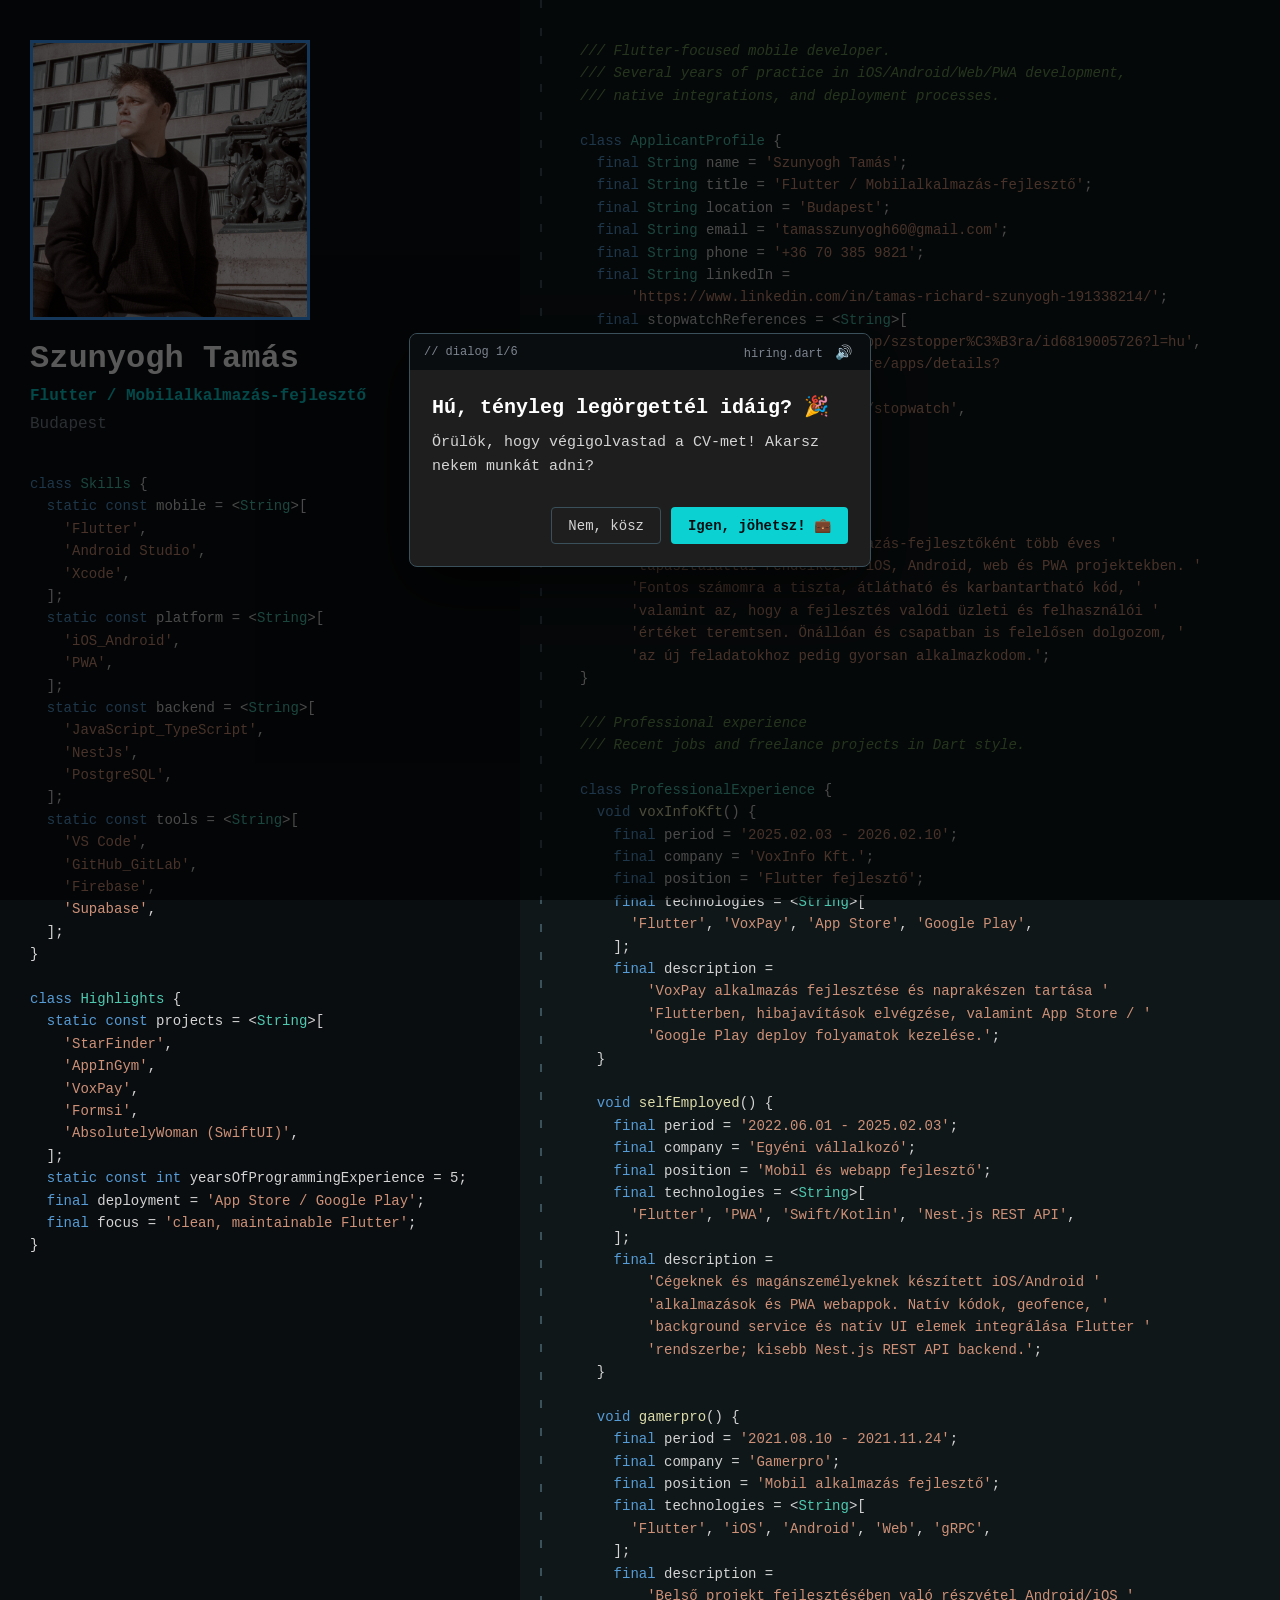
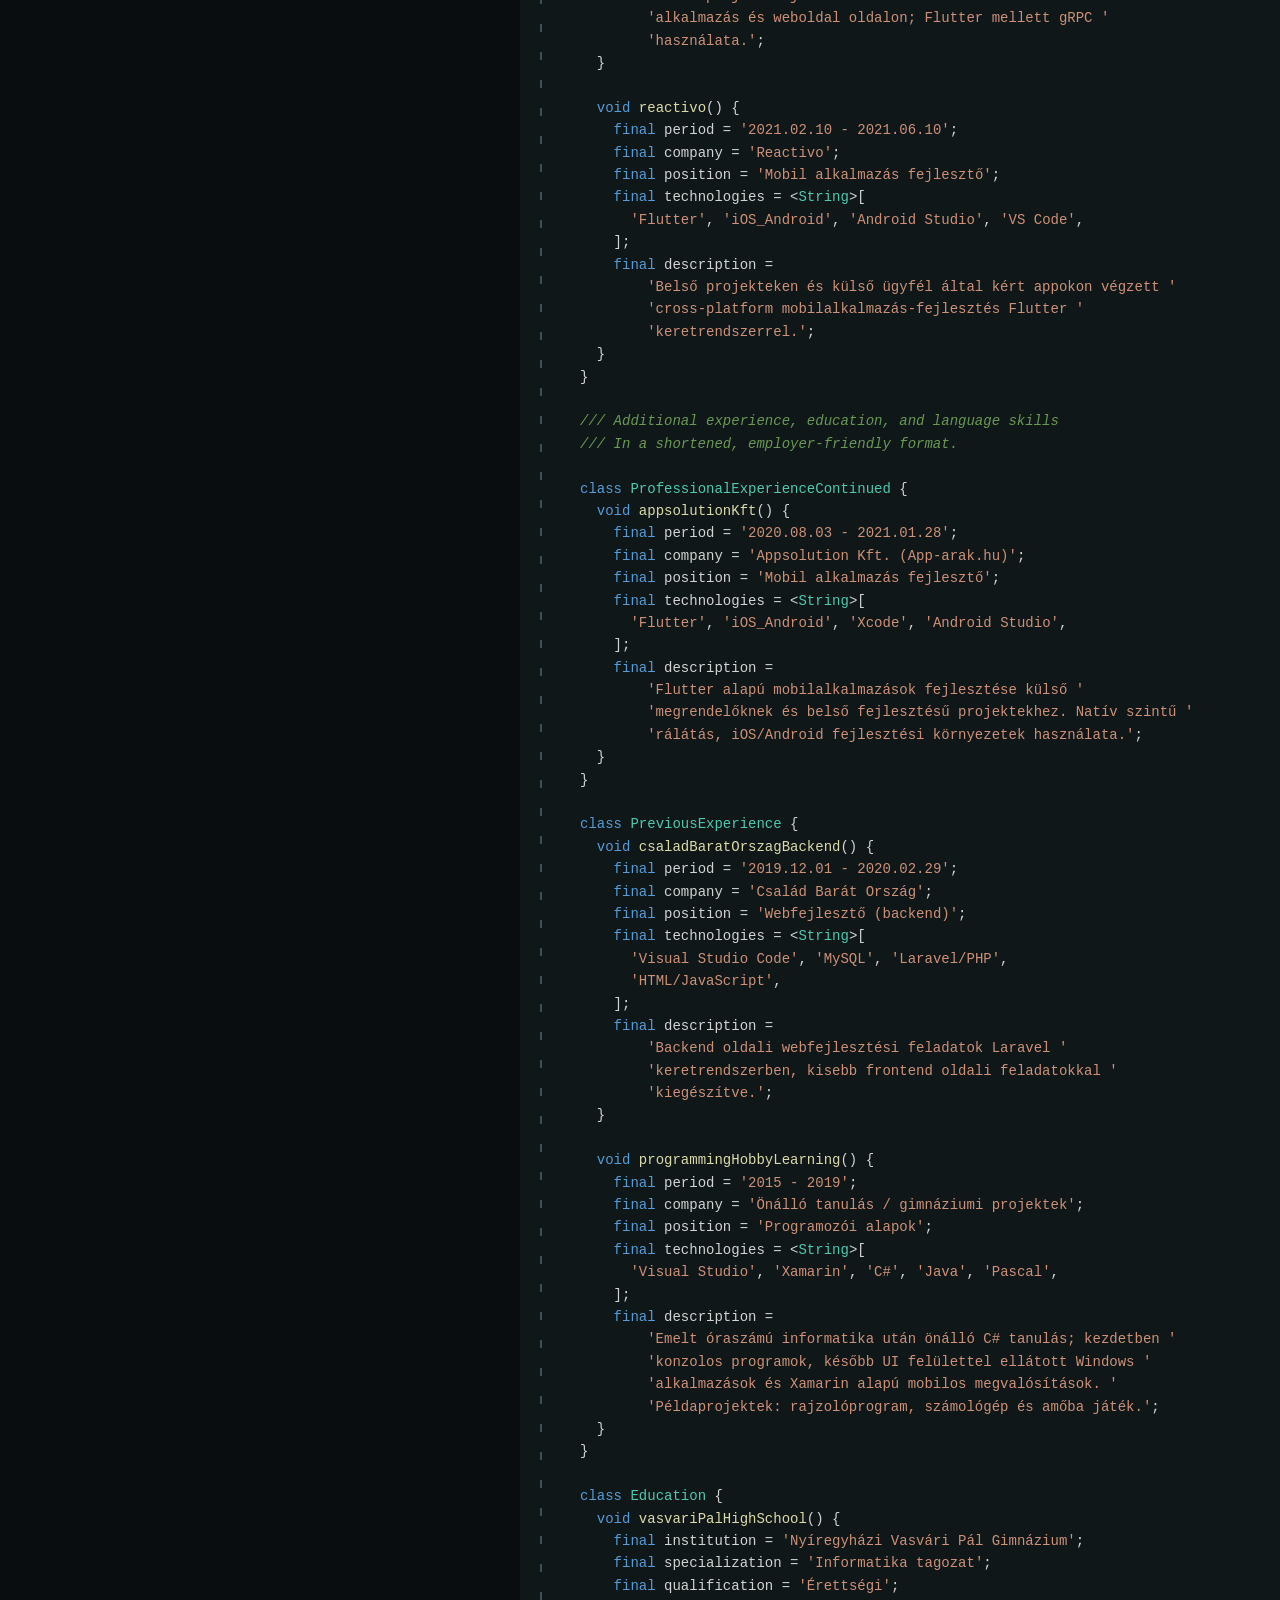
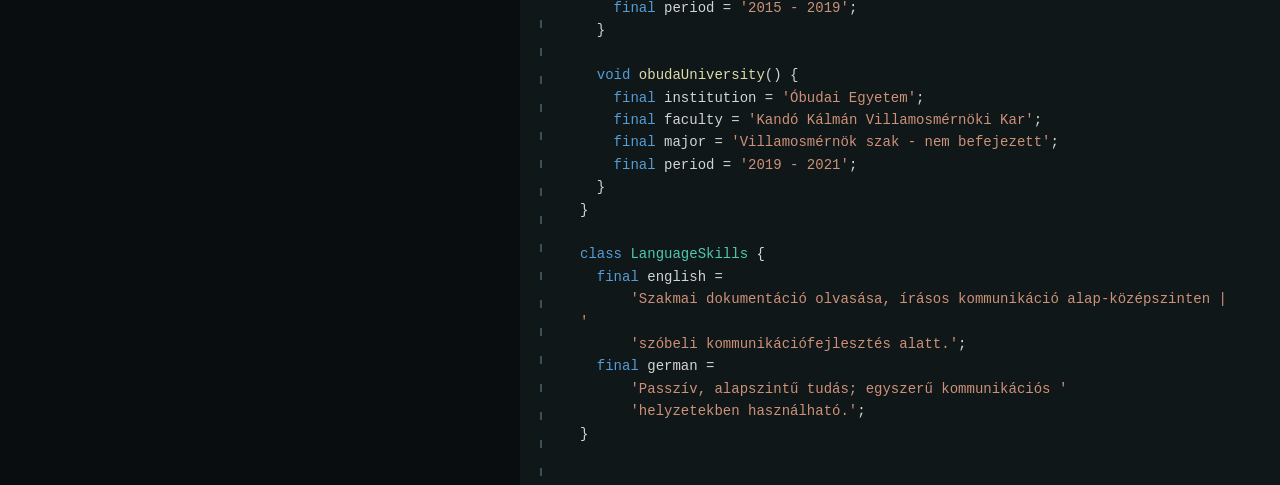
==== index.html @ 80c11d22 "Add initial CSS and JavaScript files for dialog and confetti features - Created base CSS styles for " ====
<!DOCTYPE html>
<html lang="hu">

<head>
  <meta charset="UTF-8">
  <meta name="viewport" content="width=device-width, initial-scale=1.0">
  <title>Szunyogh Tamás - CV</title>

  <link rel="stylesheet" href="css/variables.css">
  <link rel="stylesheet" href="css/base.css">
  <link rel="stylesheet" href="css/layout.css">
  <link rel="stylesheet" href="css/profile.css">
  <link rel="stylesheet" href="css/code.css">
  <link rel="stylesheet" href="css/drawer.css">
  <link rel="stylesheet" href="css/dialog.css">
  <link rel="stylesheet" href="css/confetti.css">
</head>

<body>

  <header class="mobile-bar">
    <button class="mb-btn" id="drawerToggle" type="button" aria-label="Profil megnyitása" aria-controls="drawer"
      aria-expanded="false">☰</button>
    <div class="mb-text">
      <span class="mb-name">Szunyogh Tamás</span>
      <span class="mb-role">Flutter / Mobilalkalmazás-fejlesztő</span>
    </div>
  </header>
  <div class="drawer-scrim" id="drawerScrim"></div>

  <div class="page-container">
    <div class="sidebar" id="drawer">
      <div class="drawer-head">
        <span>// profile.dart</span>
        <button class="drawer-close" id="drawerClose" type="button" aria-label="Bezárás">✕</button>
      </div>
      <div class="profile-wrapper">
        <img src="IMG_0264.jpg" alt="Profile" class="profile-img">
      </div>

      <div class="name-title">
        <h1>Szunyogh Tamás</h1>
        <h2>Flutter / Mobilalkalmazás-fejlesztő</h2>
        <p>Budapest</p>
      </div>

      <pre>
<span class="kw">class</span> <span class="typ">Skills</span> <span class="pnc">{</span>
  <span class="kw">static const</span> mobile <span class="pnc">= &lt;</span><span class="typ">String</span><span class="pnc">&gt;[</span>
    <span class="str">'Flutter'</span>,
    <span class="str">'Android Studio'</span>,
    <span class="str">'Xcode'</span>,
  <span class="pnc">];</span>
  <span class="kw">static const</span> platform <span class="pnc">= &lt;</span><span class="typ">String</span><span class="pnc">&gt;[</span>
    <span class="str">'iOS_Android'</span>,
    <span class="str">'PWA'</span>,
  <span class="pnc">];</span>
  <span class="kw">static const</span> backend <span class="pnc">= &lt;</span><span class="typ">String</span><span class="pnc">&gt;[</span>
    <span class="str">'JavaScript_TypeScript'</span>,
    <span class="str">'NestJs'</span>,
    <span class="str">'PostgreSQL'</span>,
  <span class="pnc">];</span>
  <span class="kw">static const</span> tools <span class="pnc">= &lt;</span><span class="typ">String</span><span class="pnc">&gt;[</span>
    <span class="str">'VS Code'</span>,
    <span class="str">'GitHub_GitLab'</span>,
    <span class="str">'Firebase'</span>,
    <span class="str">'Supabase'</span>,
  <span class="pnc">];</span>
<span class="pnc">}</span>

<span class="kw">class</span> <span class="typ">Highlights</span> <span class="pnc">{</span>
  <span class="kw">static const</span> projects <span class="pnc">= &lt;</span><span class="typ">String</span><span class="pnc">&gt;[</span>
    <span class="str">'StarFinder'</span>,
    <span class="str">'AppInGym'</span>,
    <span class="str">'VoxPay'</span>,
    <span class="str">'Formsi'</span>,
    <span class="str">'AbsolutelyWoman (SwiftUI)'</span>,
  <span class="pnc">];</span>
  <span class="kw">static const int</span> yearsOfProgrammingExperience <span class="pnc">=</span> 5<span class="pnc">;</span>
  <span class="kw">final</span> deployment <span class="pnc">=</span> <span class="str">'App Store / Google Play'</span><span class="pnc">;</span>
  <span class="kw">final</span> focus <span class="pnc">=</span> <span class="str">'clean, maintainable Flutter'</span><span class="pnc">;</span>
<span class="pnc">}</span>
</pre>
    </div>

    <div class="main-content">
      <pre>
<span class="com">/// Flutter-focused mobile developer.
/// Several years of practice in iOS/Android/Web/PWA development,
/// native integrations, and deployment processes.</span>

<span class="kw">class</span> <span class="typ">ApplicantProfile</span> <span class="pnc">{</span>
  <span class="kw">final</span> <span class="typ">String</span> name <span class="pnc">=</span> <span class="str">'Szunyogh Tamás'</span><span class="pnc">;</span>
  <span class="kw">final</span> <span class="typ">String</span> title <span class="pnc">=</span> <span class="str">'Flutter / Mobilalkalmazás-fejlesztő'</span><span class="pnc">;</span>
  <span class="kw">final</span> <span class="typ">String</span> location <span class="pnc">=</span> <span class="str">'Budapest'</span><span class="pnc">;</span>
  <span class="kw">final</span> <span class="typ">String</span> email <span class="pnc">=</span> <span class="str">'<a href="mailto:tamasszunyogh60@gmail.com">tamasszunyogh60@gmail.com</a>'</span><span class="pnc">;</span>
  <span class="kw">final</span> <span class="typ">String</span> phone <span class="pnc">=</span> <span class="str">'<a href="tel:+36703859821">+36 70 385 9821</a>'</span><span class="pnc">;</span>
  <span class="kw">final</span> <span class="typ">String</span> linkedIn <span class="pnc">=</span>
      <span class="str">'<a href="https://www.linkedin.com/in/tamas-richard-szunyogh-191338214/" target="_blank" rel="noopener noreferrer">https://www.linkedin.com/in/tamas-richard-szunyogh-191338214/</a>'</span><span class="pnc">;</span>
  <span class="kw">final</span> stopwatchReferences <span class="pnc">= &lt;</span><span class="typ">String</span><span
    class="pnc">&gt;[</span>
      <span class="str">'<a href="https://apps.apple.com/hu/app/szstopper%C3%B3ra/id6819005726?l=hu" target="_blank" rel="noopener noreferrer">https://apps.apple.com/hu/app/szstopper%C3%B3ra/id6819005726?l=hu</a>'</span><span class="pnc">,</span>
      <span class="str">'<a href="https://play.google.com/store/apps/details?id=com.szunyoghtamas.stopwatch" target="_blank" rel="noopener noreferrer">https://play.google.com/store/apps/details?id=com.szunyoghtamas.stopwatch</a>'</span><span class="pnc">,</span>
      <span class="str">'<a href="https://github.com/szunyogh/stopwatch" target="_blank" rel="noopener noreferrer">https://github.com/szunyogh/stopwatch</a>'</span><span class="pnc">,</span>
  <span class="pnc">];</span>
<span class="pnc">}</span>

<span class="kw">class</span> <span class="typ">AboutMe</span> <span class="pnc">{</span>
  <span class="kw">final</span> <span class="typ">String</span> shortDescription <span class="pnc">=</span>
      <span class="str">'Flutter fókuszú mobilalkalmazás-fejlesztőként több éves '</span>
      <span class="str">'tapasztalattal rendelkezem iOS, Android, web és PWA projektekben. '</span>
      <span class="str">'Fontos számomra a tiszta, átlátható és karbantartható kód, '</span>
      <span class="str">'valamint az, hogy a fejlesztés valódi üzleti és felhasználói '</span>
      <span class="str">'értéket teremtsen. Önállóan és csapatban is felelősen dolgozom, '</span>
      <span class="str">'az új feladatokhoz pedig gyorsan alkalmazkodom.'</span><span class="pnc">;</span>
<span class="pnc">}</span>

<span class="com">/// Professional experience
/// Recent jobs and freelance projects in Dart style.</span>

<span class="kw">class</span> <span class="typ">ProfessionalExperience</span> <span class="pnc">{</span>
  <span class="kw">void</span> <span class="mth">voxInfoKft</span><span class="pnc">() {</span>
    <span class="kw">final</span> period <span class="pnc">=</span> <span class="str">'2025.02.03 - 2026.02.10'</span><span class="pnc">;</span>
    <span class="kw">final</span> company <span class="pnc">=</span> <span class="str">'VoxInfo Kft.'</span><span class="pnc">;</span>
    <span class="kw">final</span> position <span class="pnc">=</span> <span class="str">'Flutter fejlesztő'</span><span class="pnc">;</span>
    <span class="kw">final</span> technologies <span class="pnc">= &lt;</span><span class="typ">String</span><span class="pnc">&gt;[</span>
      <span class="str">'Flutter'</span>, <span class="str">'VoxPay'</span>, <span class="str">'App Store'</span>, <span class="str">'Google Play'</span>,
    <span class="pnc">];</span>
    <span class="kw">final</span> description <span class="pnc">=</span>
        <span class="str">'VoxPay alkalmazás fejlesztése és naprakészen tartása '</span>
        <span class="str">'Flutterben, hibajavítások elvégzése, valamint App Store / '</span>
        <span class="str">'Google Play deploy folyamatok kezelése.'</span><span class="pnc">;</span>
  <span class="pnc">}</span>

  <span class="kw">void</span> <span class="mth">selfEmployed</span><span class="pnc">() {</span>
    <span class="kw">final</span> period <span class="pnc">=</span> <span class="str">'2022.06.01 - 2025.02.03'</span><span class="pnc">;</span>
    <span class="kw">final</span> company <span class="pnc">=</span> <span class="str">'Egyéni vállalkozó'</span><span class="pnc">;</span>
    <span class="kw">final</span> position <span class="pnc">=</span> <span class="str">'Mobil és webapp fejlesztő'</span><span class="pnc">;</span>
    <span class="kw">final</span> technologies <span class="pnc">= &lt;</span><span class="typ">String</span><span class="pnc">&gt;[</span>
      <span class="str">'Flutter'</span>, <span class="str">'PWA'</span>, <span class="str">'Swift/Kotlin'</span>, <span class="str">'Nest.js REST API'</span>,
    <span class="pnc">];</span>
    <span class="kw">final</span> description <span class="pnc">=</span>
        <span class="str">'Cégeknek és magánszemélyeknek készített iOS/Android '</span>
        <span class="str">'alkalmazások és PWA webappok. Natív kódok, geofence, '</span>
        <span class="str">'background service és natív UI elemek integrálása Flutter '</span>
        <span class="str">'rendszerbe; kisebb Nest.js REST API backend.'</span><span class="pnc">;</span>
  <span class="pnc">}</span>

  <span class="kw">void</span> <span class="mth">gamerpro</span><span class="pnc">() {</span>
    <span class="kw">final</span> period <span class="pnc">=</span> <span class="str">'2021.08.10 - 2021.11.24'</span><span class="pnc">;</span>
    <span class="kw">final</span> company <span class="pnc">=</span> <span class="str">'Gamerpro'</span><span class="pnc">;</span>
    <span class="kw">final</span> position <span class="pnc">=</span> <span class="str">'Mobil alkalmazás fejlesztő'</span><span class="pnc">;</span>
    <span class="kw">final</span> technologies <span class="pnc">= &lt;</span><span class="typ">String</span><span class="pnc">&gt;[</span>
      <span class="str">'Flutter'</span>, <span class="str">'iOS'</span>, <span class="str">'Android'</span>, <span class="str">'Web'</span>, <span class="str">'gRPC'</span>,
    <span class="pnc">];</span>
    <span class="kw">final</span> description <span class="pnc">=</span>
        <span class="str">'Belső projekt fejlesztésében való részvétel Android/iOS '</span>
        <span class="str">'alkalmazás és weboldal oldalon; Flutter mellett gRPC '</span>
        <span class="str">'használata.'</span><span class="pnc">;</span>
  <span class="pnc">}</span>

  <span class="kw">void</span> <span class="mth">reactivo</span><span class="pnc">() {</span>
    <span class="kw">final</span> period <span class="pnc">=</span> <span class="str">'2021.02.10 - 2021.06.10'</span><span class="pnc">;</span>
    <span class="kw">final</span> company <span class="pnc">=</span> <span class="str">'Reactivo'</span><span class="pnc">;</span>
    <span class="kw">final</span> position <span class="pnc">=</span> <span class="str">'Mobil alkalmazás fejlesztő'</span><span class="pnc">;</span>
    <span class="kw">final</span> technologies <span class="pnc">= &lt;</span><span class="typ">String</span><span class="pnc">&gt;[</span>
      <span class="str">'Flutter'</span>, <span class="str">'iOS_Android'</span>, <span class="str">'Android Studio'</span>, <span class="str">'VS Code'</span>,
    <span class="pnc">];</span>
    <span class="kw">final</span> description <span class="pnc">=</span>
        <span class="str">'Belső projekteken és külső ügyfél által kért appokon végzett '</span>
        <span class="str">'cross-platform mobilalkalmazás-fejlesztés Flutter '</span>
        <span class="str">'keretrendszerrel.'</span><span class="pnc">;</span>
  <span class="pnc">}</span>
<span class="pnc">}</span>

<span class="com">/// Additional experience, education, and language skills
/// In a shortened, employer-friendly format.</span>

<span class="kw">class</span> <span class="typ">ProfessionalExperienceContinued</span> <span class="pnc">{</span>
  <span class="kw">void</span> <span class="mth">appsolutionKft</span><span class="pnc">() {</span>
    <span class="kw">final</span> period <span class="pnc">=</span> <span class="str">'2020.08.03 - 2021.01.28'</span><span class="pnc">;</span>
    <span class="kw">final</span> company <span class="pnc">=</span> <span class="str">'Appsolution Kft. (App-arak.hu)'</span><span class="pnc">;</span>
    <span class="kw">final</span> position <span class="pnc">=</span> <span class="str">'Mobil alkalmazás fejlesztő'</span><span class="pnc">;</span>
    <span class="kw">final</span> technologies <span class="pnc">= &lt;</span><span class="typ">String</span><span class="pnc">&gt;[</span>
      <span class="str">'Flutter'</span>, <span class="str">'iOS_Android'</span>, <span class="str">'Xcode'</span>, <span class="str">'Android Studio'</span>,
    <span class="pnc">];</span>
    <span class="kw">final</span> description <span class="pnc">=</span>
        <span class="str">'Flutter alapú mobilalkalmazások fejlesztése külső '</span>
        <span class="str">'megrendelőknek és belső fejlesztésű projektekhez. Natív szintű '</span>
        <span class="str">'rálátás, iOS/Android fejlesztési környezetek használata.'</span><span class="pnc">;</span>
  <span class="pnc">}</span>
<span class="pnc">}</span>

<span class="kw">class</span> <span class="typ">PreviousExperience</span> <span class="pnc">{</span>
  <span class="kw">void</span> <span class="mth">csaladBaratOrszagBackend</span><span class="pnc">() {</span>
    <span class="kw">final</span> period <span class="pnc">=</span> <span class="str">'2019.12.01 - 2020.02.29'</span><span class="pnc">;</span>
    <span class="kw">final</span> company <span class="pnc">=</span> <span class="str">'Család Barát Ország'</span><span class="pnc">;</span>
    <span class="kw">final</span> position <span class="pnc">=</span> <span class="str">'Webfejlesztő (backend)'</span><span class="pnc">;</span>
    <span class="kw">final</span> technologies <span class="pnc">= &lt;</span><span class="typ">String</span><span class="pnc">&gt;[</span>
      <span class="str">'Visual Studio Code'</span>, <span class="str">'MySQL'</span>, <span class="str">'Laravel/PHP'</span>,
      <span class="str">'HTML/JavaScript'</span>,
    <span class="pnc">];</span>
    <span class="kw">final</span> description <span class="pnc">=</span>
        <span class="str">'Backend oldali webfejlesztési feladatok Laravel '</span>
        <span class="str">'keretrendszerben, kisebb frontend oldali feladatokkal '</span>
        <span class="str">'kiegészítve.'</span><span class="pnc">;</span>
  <span class="pnc">}</span>

  <span class="kw">void</span> <span class="mth">programmingHobbyLearning</span><span class="pnc">() {</span>
    <span class="kw">final</span> period <span class="pnc">=</span> <span class="str">'2015 - 2019'</span><span class="pnc">;</span>
    <span class="kw">final</span> company <span class="pnc">=</span> <span class="str">'Önálló tanulás / gimnáziumi projektek'</span><span class="pnc">;</span>
    <span class="kw">final</span> position <span class="pnc">=</span> <span class="str">'Programozói alapok'</span><span class="pnc">;</span>
    <span class="kw">final</span> technologies <span class="pnc">= &lt;</span><span class="typ">String</span><span class="pnc">&gt;[</span>
      <span class="str">'Visual Studio'</span>, <span class="str">'Xamarin'</span>, <span class="str">'C#'</span>, <span class="str">'Java'</span>, <span class="str">'Pascal'</span>,
    <span class="pnc">];</span>
    <span class="kw">final</span> description <span class="pnc">=</span>
        <span class="str">'Emelt óraszámú informatika után önálló C# tanulás; kezdetben '</span>
        <span class="str">'konzolos programok, később UI felülettel ellátott Windows '</span>
        <span class="str">'alkalmazások és Xamarin alapú mobilos megvalósítások. '</span>
        <span class="str">'Példaprojektek: rajzolóprogram, számológép és amőba játék.'</span><span class="pnc">;</span>
  <span class="pnc">}</span>
<span class="pnc">}</span>

<span class="kw">class</span> <span class="typ">Education</span> <span class="pnc">{</span>
  <span class="kw">void</span> <span class="mth">vasvariPalHighSchool</span><span class="pnc">() {</span>
    <span class="kw">final</span> institution <span class="pnc">=</span> <span class="str">'Nyíregyházi Vasvári Pál Gimnázium'</span><span class="pnc">;</span>
    <span class="kw">final</span> specialization <span class="pnc">=</span> <span class="str">'Informatika tagozat'</span><span class="pnc">;</span>
    <span class="kw">final</span> qualification <span class="pnc">=</span> <span class="str">'Érettségi'</span><span class="pnc">;</span>
    <span class="kw">final</span> period <span class="pnc">=</span> <span class="str">'2015 - 2019'</span><span class="pnc">;</span>
  <span class="pnc">}</span>

  <span class="kw">void</span> <span class="mth">obudaUniversity</span><span class="pnc">() {</span>
    <span class="kw">final</span> institution <span class="pnc">=</span> <span class="str">'Óbudai Egyetem'</span><span class="pnc">;</span>
    <span class="kw">final</span> faculty <span class="pnc">=</span> <span class="str">'Kandó Kálmán Villamosmérnöki Kar'</span><span class="pnc">;</span>
    <span class="kw">final</span> major <span class="pnc">=</span> <span class="str">'Villamosmérnök szak - nem befejezett'</span><span class="pnc">;</span>
    <span class="kw">final</span> period <span class="pnc">=</span> <span class="str">'2019 - 2021'</span><span class="pnc">;</span>
  <span class="pnc">}</span>
<span class="pnc">}</span>

<span class="kw">class</span> <span class="typ">LanguageSkills</span> <span class="pnc">{</span>
  <span class="kw">final</span> english <span class="pnc">=</span>
      <span class="str">'Szakmai dokumentáció olvasása, írásos kommunikáció alap-középszinten | '</span>
      <span class="str">'szóbeli kommunikációfejlesztés alatt.'</span><span class="pnc">;</span>
  <span class="kw">final</span> german <span class="pnc">=</span>
      <span class="str">'Passzív, alapszintű tudás; egyszerű kommunikációs '</span>
      <span class="str">'helyzetekben használható.'</span><span class="pnc">;</span>
<span class="pnc">}</span>
</pre>
    </div>
  </div>

  <div class="dlg-overlay" id="dlgOverlay" role="dialog" aria-modal="true" aria-labelledby="dlgTitle">
    <div class="dlg">
      <div class="dlg-bar">
        <span id="dlgStep">// dialog 1/5</span>
        <span>hiring.dart<button class="dlg-mute" id="dlgMute" type="button" aria-label="Hang be/ki">🔊</button></span>
      </div>
      <div class="dlg-body">
        <h3 class="dlg-title" id="dlgTitle"></h3>
        <p class="dlg-text" id="dlgText"></p>
      </div>
      <div class="dlg-actions" id="dlgActions"></div>
    </div>
  </div>

  <canvas id="confetti" aria-hidden="true"></canvas>

  <script type="module" src="js/main.js"></script>
</body>

</html>
---- css/variables.css ----
/* Design tokenek: minden szín egy helyen */
:root {
  /* Felületek */
  --bg-sidebar: #0a0d10;
  --bg-main: #0f1719;
  --bg-dialog: #1e1e1e;
  --bg-hover: #2a2d2e;

  /* Vonalak, keretek */
  --guide-color: #3A515B;
  --img-border: #3b9eff;

  /* Szövegek */
  --text: #d4d4d4;
  --text-strong: #ffffff;
  --text-dim: #7d8590;
  --accent-cyan: #0cd1d3;

  /* Szintaxiskiemelés (VS Code Dark+) */
  --syn-keyword: #569cd6;
  --syn-type: #4ec9b0;
  --syn-string: #ce9178;
  --syn-comment: #6a9955;
  --syn-method: #dcdcaa;
  --syn-punctuation: #d4d4d4;
}
---- css/base.css ----
/* Alap elemek stílusa */
html {
  -webkit-text-size-adjust: 100%;
}

body {
  margin: 0;
  padding: 0;
  background-color: var(--bg-main);
  font-family: 'Consolas', 'Courier New', Courier, monospace;
  color: var(--text);
  display: block;
}

a {
  color: inherit;
  text-decoration: none;
}

a:hover {
  text-decoration: underline;
  text-underline-offset: 3px;
}
---- css/layout.css ----
/* Oldalszerkezet: sidebar + főtartalom
   A mobil drawer viselkedés (<=700px) a drawer.css-ben van, ami ez után töltődik be. */
.page-container {
  display: flex;
  width: 100%;
  min-height: 100vh;
  min-height: 100dvh;
}

.sidebar {
  width: 520px;
  flex-shrink: 0;
  padding: 40px 30px;
  background-color: var(--bg-sidebar);
  box-sizing: border-box;
  overflow-wrap: anywhere;
}

.main-content {
  position: relative;
  flex-grow: 1;
  padding: 40px 40px 40px 60px;
  background-color: var(--bg-main);
  box-sizing: border-box;
  overflow-wrap: anywhere;
}

/* Szaggatott függőleges vezetővonal */
.main-content::before {
  content: "";
  position: absolute;
  top: 0;
  bottom: 0;
  left: 20px;
  width: 2px;
  background: repeating-linear-gradient(to bottom,
      var(--guide-color) 0 8px,
      transparent 8px 28px);
}

@media (max-width: 1100px) {
  .sidebar {
    width: 320px;
    padding: 32px 22px;
  }

  .main-content {
    min-width: 0;
    padding: 32px 28px 40px 48px;
  }

  .main-content::before {
    left: 16px;
  }
}

@media (max-width: 700px) {
  .main-content {
    padding: 20px 12px 40px 28px;
  }

  .main-content::before {
    left: 12px;
  }
}
---- css/profile.css ----
/* Sidebar profil: fotó, név, titulus */
.profile-wrapper {
  margin-bottom: 20px;
}

.profile-img {
  width: 100%;
  max-width: 280px;
  aspect-ratio: 1 / 1;
  object-fit: cover;
  object-position: center 20%;
  border: 3px solid var(--img-border);
  box-sizing: border-box;
  display: block;
}

.name-title {
  margin-bottom: 40px;
}

.name-title h1 {
  color: var(--text-strong);
  font-size: 32px;
  margin: 0 0 10px 0;
  font-weight: bold;
}

.name-title h2 {
  color: var(--accent-cyan);
  font-size: 16px;
  margin: 0 0 10px 0;
  font-weight: bold;
}

.name-title p {
  color: var(--text-dim);
  font-size: 16px;
  margin: 0;
}

@media (max-width: 1100px) {
  .profile-img {
    max-width: 220px;
  }

  .name-title {
    margin-bottom: 28px;
  }

  .name-title h1 {
    font-size: 26px;
  }

  .name-title h2,
  .name-title p {
    font-size: 15px;
  }
}
---- css/code.css ----
/* Dart-stílusú kódblokk és szintaxiskiemelő tokenek */
pre {
  margin: 0;
  white-space: pre-wrap;
  overflow-wrap: anywhere;
  font-size: 14px;
  line-height: 1.6;
  tab-size: 2;
}

.kw {
  color: var(--syn-keyword);
}

.typ {
  color: var(--syn-type);
}

.str {
  color: var(--syn-string);
}

.com {
  color: var(--syn-comment);
  font-style: italic;
}

.mth {
  color: var(--syn-method);
}

.pnc {
  color: var(--syn-punctuation);
}

@media (max-width: 1100px) {
  .sidebar pre {
    font-size: 13px;
  }
}

@media (max-width: 700px) {
  pre {
    font-size: 12.5px;
    line-height: 1.55;
  }
}
---- css/drawer.css ----
/* Mobil felső sáv + kihúzható profil (drawer)
   Csak <=700px-en aktív; a layout.css után kell betölteni, mert felülírja a .sidebar értékeit. */
.mobile-bar,
.drawer-scrim,
.drawer-head {
  display: none;
}

@media (max-width: 700px) {
  .mobile-bar {
    display: flex;
    align-items: center;
    gap: 12px;
    position: sticky;
    top: 0;
    z-index: 800;
    padding: 6px 12px;
    min-height: 56px;
    box-sizing: border-box;
    background: var(--bg-sidebar);
    border-bottom: 1px solid var(--guide-color);
  }

  .mb-btn {
    flex-shrink: 0;
    width: 44px;
    height: 44px;
    font-size: 22px;
    line-height: 1;
    color: var(--accent-cyan);
    background: transparent;
    border: 1px solid var(--guide-color);
    border-radius: 6px;
    cursor: pointer;
  }

  .mb-text {
    display: flex;
    flex-direction: column;
    min-width: 0;
  }

  .mb-name {
    color: var(--text-strong);
    font-size: 15px;
    font-weight: bold;
  }

  .mb-role {
    color: var(--text-dim);
    font-size: 11px;
  }

  .mb-name,
  .mb-role {
    white-space: nowrap;
    overflow: hidden;
    text-overflow: ellipsis;
  }

  /* A sidebar mobilon kihúzható panellé alakul */
  .sidebar {
    position: fixed;
    top: 0;
    bottom: 0;
    left: 0;
    width: min(86vw, 340px);
    z-index: 900;
    padding: 0 20px 28px;
    overflow-y: auto;
    overscroll-behavior: contain;
    transform: translateX(-100%);
    visibility: hidden;
    transition: transform 0.25s ease, visibility 0s linear 0.25s;
  }

  body.drawer-open .sidebar {
    transform: none;
    visibility: visible;
    box-shadow: 0 0 40px rgba(0, 0, 0, 0.7);
    transition: transform 0.25s ease;
  }

  .drawer-head {
    display: flex;
    align-items: center;
    justify-content: space-between;
    position: sticky;
    top: 0;
    z-index: 1;
    margin: 0 -20px 16px;
    padding: 10px 20px;
    background: var(--bg-sidebar);
    color: var(--syn-comment);
    font-style: italic;
    font-size: 12px;
  }

  .drawer-close {
    width: 40px;
    height: 40px;
    font-size: 18px;
    color: var(--text);
    background: transparent;
    border: 1px solid var(--guide-color);
    border-radius: 6px;
    cursor: pointer;
  }

  .drawer-scrim {
    display: block;
    position: fixed;
    inset: 0;
    z-index: 850;
    background: rgba(0, 0, 0, 0.55);
    opacity: 0;
    pointer-events: none;
    transition: opacity 0.25s ease;
  }

  body.drawer-open .drawer-scrim {
    opacity: 1;
    pointer-events: auto;
  }

  body.drawer-open {
    overflow: hidden;
  }
}
---- css/dialog.css ----
/* "Akarsz nekem munkát adni?" dialógus */
.dlg-overlay {
  position: fixed;
  inset: 0;
  z-index: 1000;
  display: none;
  align-items: center;
  justify-content: center;
  padding: 16px;
  box-sizing: border-box;
  background: rgba(0, 0, 0, 0.65);
}

.dlg-overlay.open {
  display: flex;
}

body.dlg-open {
  overflow: hidden;
}

.dlg {
  width: 100%;
  max-width: 460px;
  background: var(--bg-dialog);
  border: 1px solid var(--guide-color);
  border-radius: 8px;
  box-shadow: 0 20px 60px rgba(0, 0, 0, 0.6);
  overflow: hidden;
  animation: dlg-pop 0.25s ease-out;
  transition: transform 0.28s cubic-bezier(0.2, 0.8, 0.2, 1);
}

@keyframes dlg-pop {
  from {
    transform: scale(0.85);
    opacity: 0;
  }

  to {
    transform: scale(1);
    opacity: 1;
  }
}

.dlg-bar {
  display: flex;
  align-items: center;
  justify-content: space-between;
  padding: 8px 14px;
  background: var(--bg-sidebar);
  color: var(--text-dim);
  font-size: 12px;
}

.dlg-mute {
  background: none;
  border: 0;
  color: inherit;
  cursor: pointer;
  font-size: 14px;
  padding: 2px 4px;
  margin-left: 8px;
}

.dlg-body {
  padding: 24px 22px 8px;
}

.dlg-title {
  color: var(--text-strong);
  font-size: 20px;
  font-weight: bold;
  margin: 0 0 12px 0;
}

.dlg-text {
  color: var(--text);
  font-size: 15px;
  line-height: 1.6;
  margin: 0;
}

.dlg-actions {
  display: flex;
  flex-wrap: wrap;
  gap: 10px;
  justify-content: flex-end;
  padding: 20px 22px 22px;
}

.dlg-btn {
  font-family: inherit;
  font-size: 14px;
  padding: 9px 16px;
  border-radius: 4px;
  cursor: pointer;
  border: 1px solid transparent;
}

.dlg-btn.yes {
  background: var(--accent-cyan);
  color: var(--bg-sidebar);
  font-weight: bold;
}

.dlg-btn.yes:hover {
  filter: brightness(1.15);
}

.dlg-btn.no {
  background: transparent;
  color: var(--text);
  border-color: var(--guide-color);
}

.dlg-btn.no:hover {
  background: var(--bg-hover);
}

@media (max-width: 700px) {
  .dlg-body {
    padding: 20px 18px 4px;
  }

  .dlg-title {
    font-size: 18px;
  }

  .dlg-text {
    font-size: 14px;
  }

  .dlg-actions {
    flex-direction: column-reverse;
    padding: 16px 18px 20px;
  }

  .dlg-btn {
    width: 100%;
    padding: 13px 16px;
  }
}
---- css/confetti.css ----
/* Konfetti réteg (a js/confetti.js rajzol rá) */
#confetti {
  position: fixed;
  inset: 0;
  width: 100%;
  height: 100%;
  pointer-events: none;
  z-index: 1100;
}
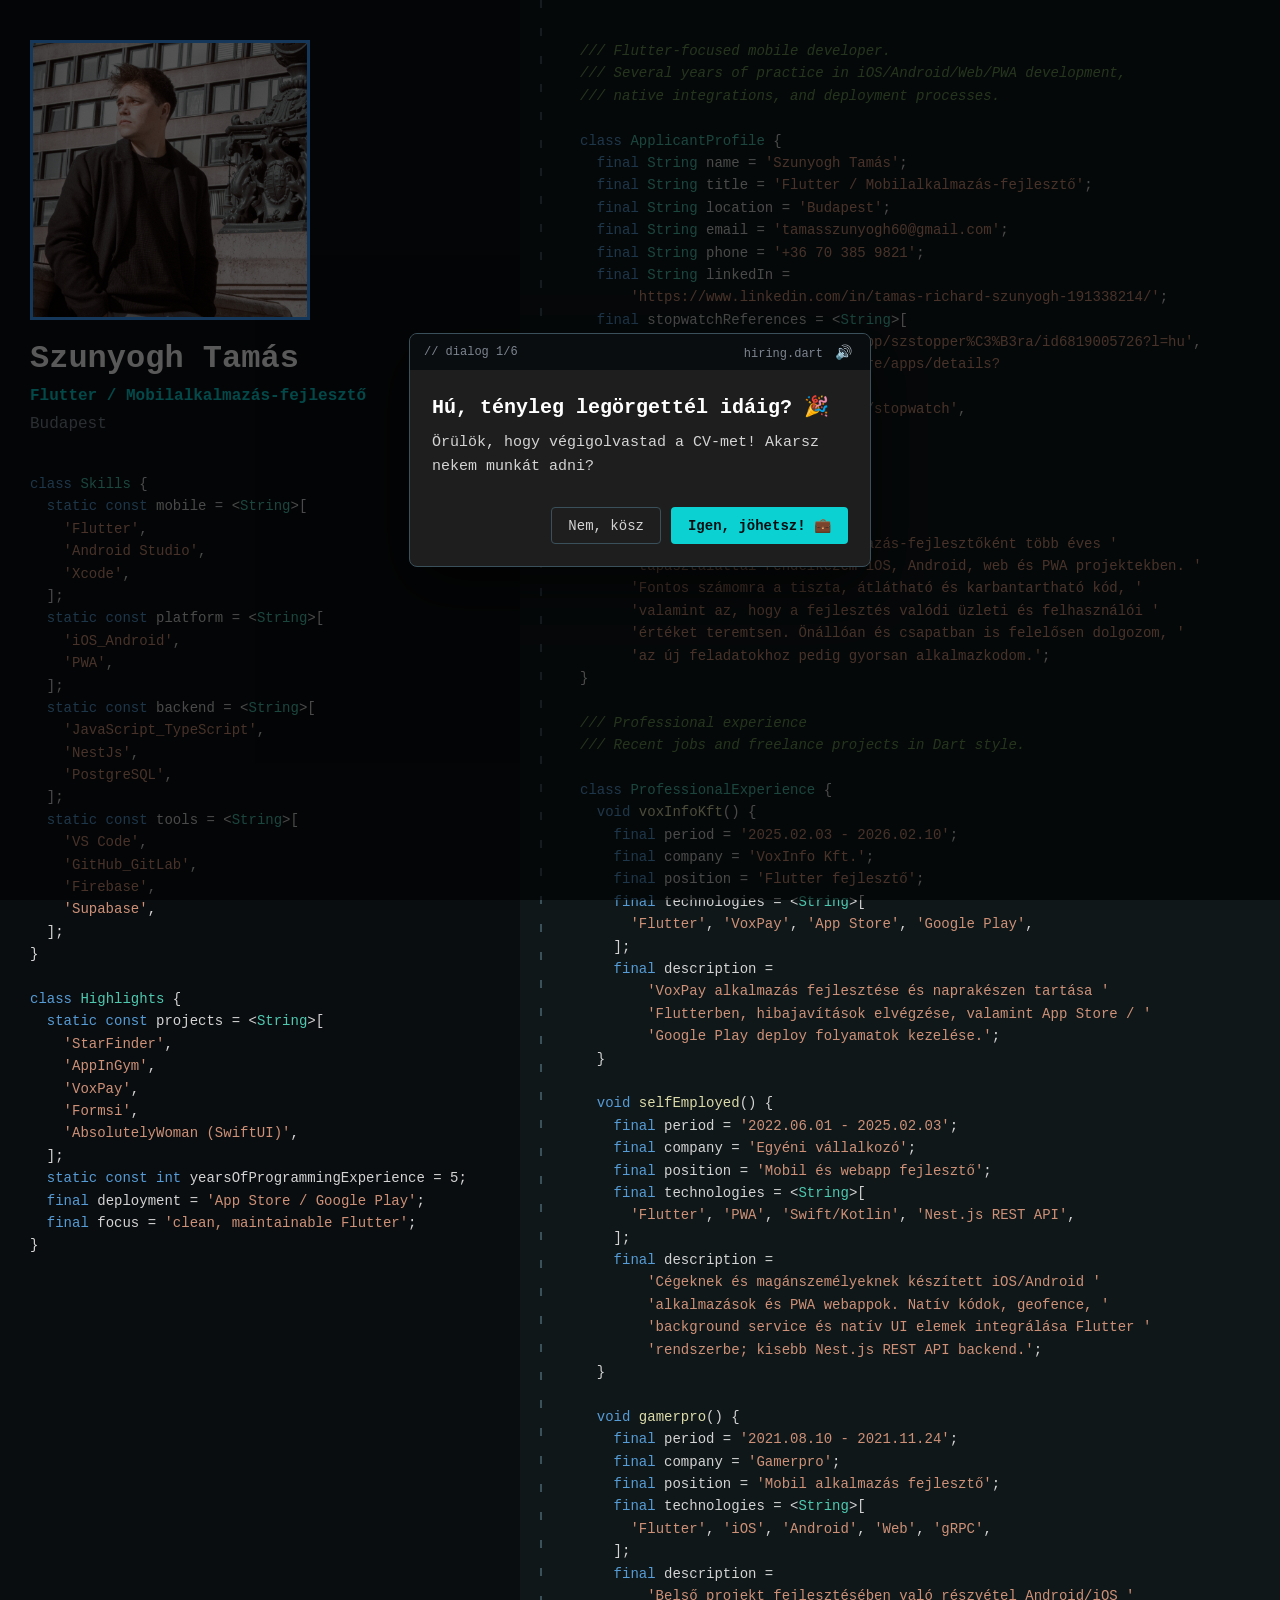
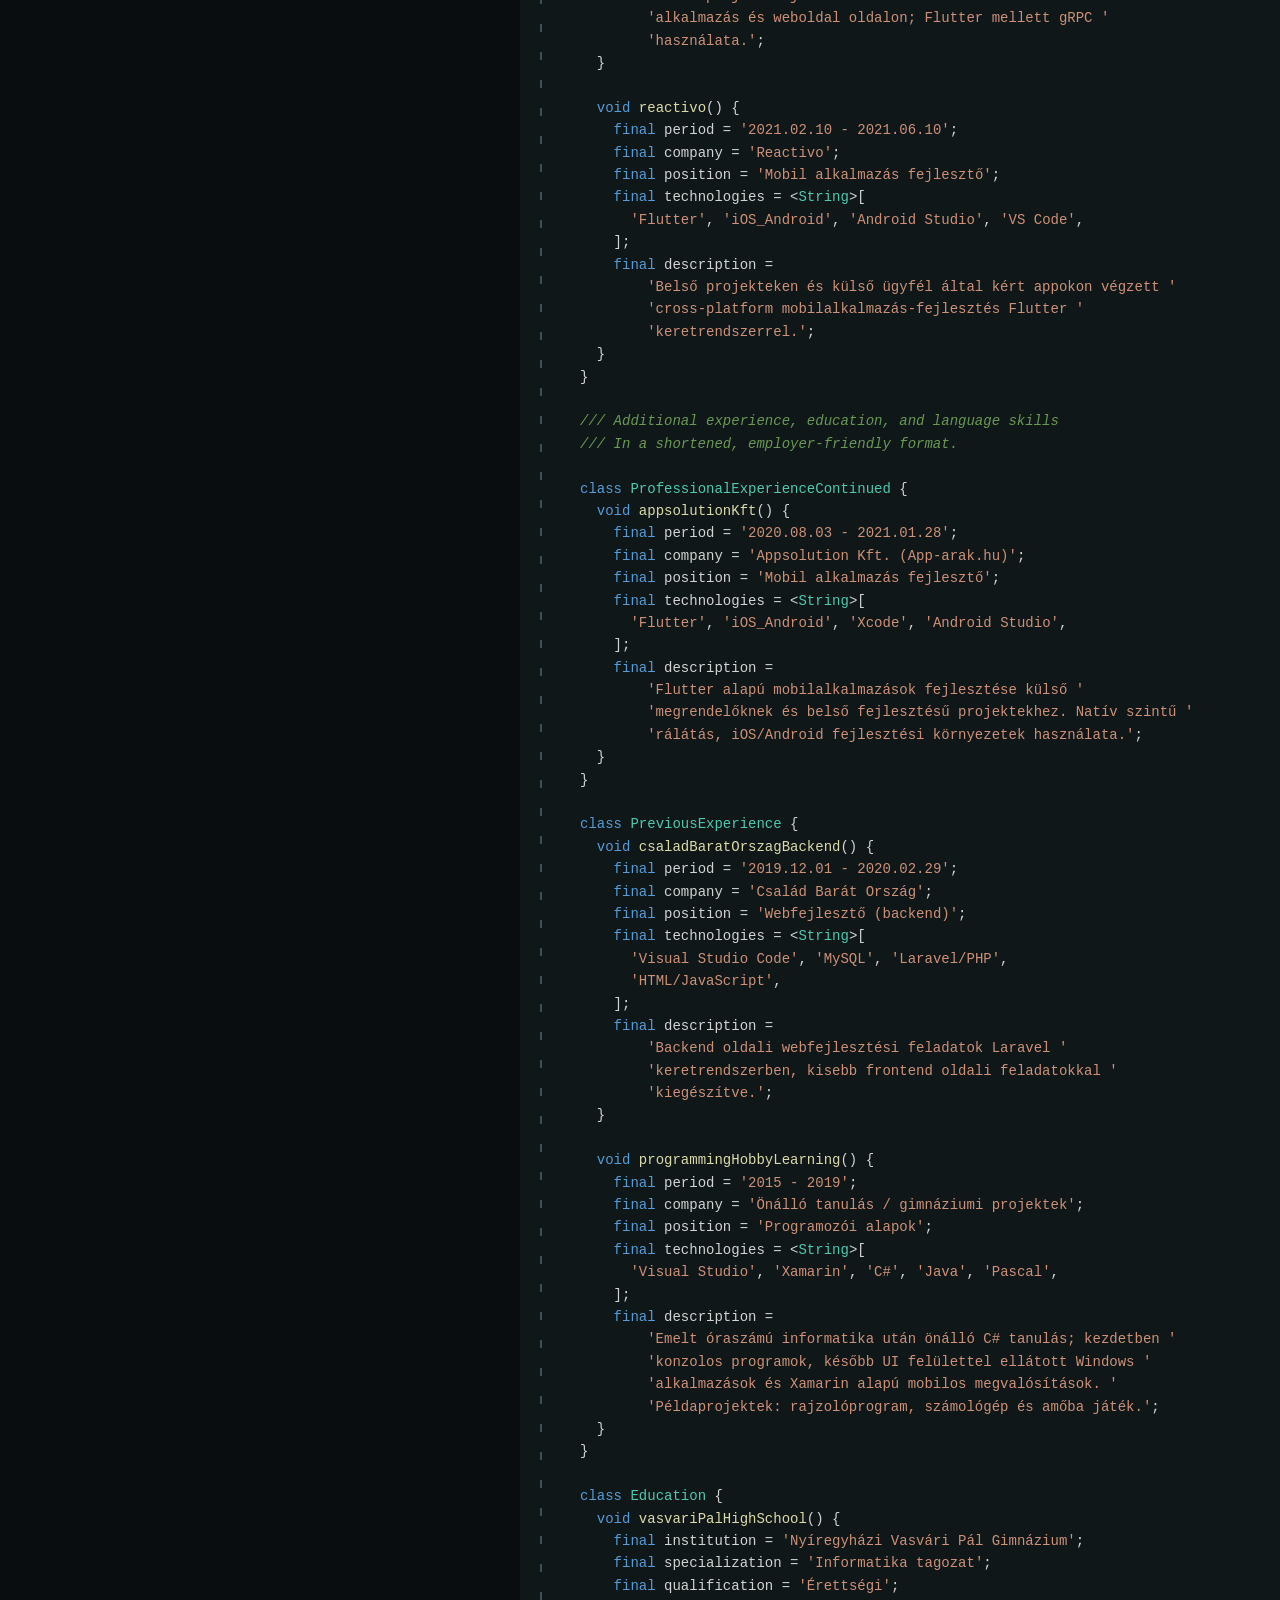
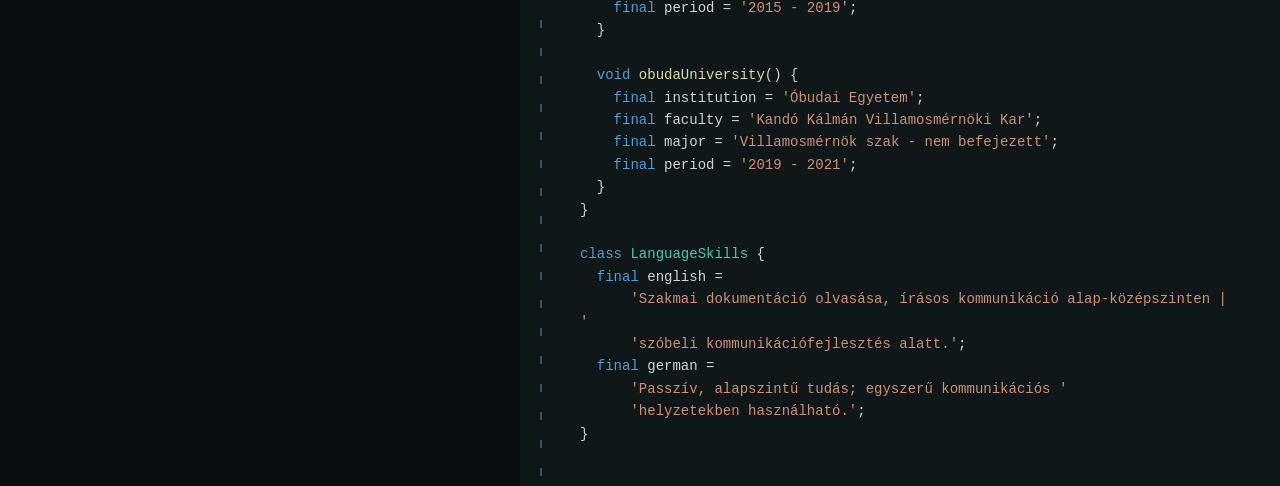
==== commit 04f16a62: "Refactor CSS and JavaScript files by removing commented sections and adding a sentinel for scroll de" ====
--- a/index.html
+++ b/index.html
@@ -246,6 +246,7 @@
       <span class="str">'helyzetekben használható.'</span><span class="pnc">;</span>
 <span class="pnc">}</span>
 </pre>
+      <div id="pageEnd" aria-hidden="true" style="height:1px"></div>
     </div>
   </div>
 
--- a/css/variables.css
+++ b/css/variables.css
@@ -1,26 +1,21 @@
-/* Design tokenek: minden szín egy helyen */
 :root {
-  /* Felületek */
   --bg-sidebar: #0a0d10;
   --bg-main: #0f1719;
   --bg-dialog: #1e1e1e;
   --bg-hover: #2a2d2e;
 
-  /* Vonalak, keretek */
   --guide-color: #3A515B;
   --img-border: #3b9eff;
 
-  /* Szövegek */
   --text: #d4d4d4;
   --text-strong: #ffffff;
   --text-dim: #7d8590;
   --accent-cyan: #0cd1d3;
 
-  /* Szintaxiskiemelés (VS Code Dark+) */
   --syn-keyword: #569cd6;
   --syn-type: #4ec9b0;
   --syn-string: #ce9178;
   --syn-comment: #6a9955;
   --syn-method: #dcdcaa;
   --syn-punctuation: #d4d4d4;
-}
+}
--- a/css/base.css
+++ b/css/base.css
@@ -1,4 +1,3 @@
-/* Alap elemek stílusa */
 html {
   -webkit-text-size-adjust: 100%;
 }
@@ -20,4 +19,4 @@
 a:hover {
   text-decoration: underline;
   text-underline-offset: 3px;
-}
+}
--- a/css/layout.css
+++ b/css/layout.css
@@ -1,5 +1,3 @@
-/* Oldalszerkezet: sidebar + főtartalom
-   A mobil drawer viselkedés (<=700px) a drawer.css-ben van, ami ez után töltődik be. */
 .page-container {
   display: flex;
   width: 100%;
@@ -25,7 +23,6 @@
   overflow-wrap: anywhere;
 }
 
-/* Szaggatott függőleges vezetővonal */
 .main-content::before {
   content: "";
   position: absolute;
@@ -62,4 +59,4 @@
   .main-content::before {
     left: 12px;
   }
-}
+}
--- a/css/profile.css
+++ b/css/profile.css
@@ -1,4 +1,3 @@
-/* Sidebar profil: fotó, név, titulus */
 .profile-wrapper {
   margin-bottom: 20px;
 }
@@ -55,4 +54,4 @@
   .name-title p {
     font-size: 15px;
   }
-}
+}
--- a/css/code.css
+++ b/css/code.css
@@ -1,4 +1,3 @@
-/* Dart-stílusú kódblokk és szintaxiskiemelő tokenek */
 pre {
   margin: 0;
   white-space: pre-wrap;
@@ -44,4 +43,4 @@
     font-size: 12.5px;
     line-height: 1.55;
   }
-}
+}
--- a/css/drawer.css
+++ b/css/drawer.css
@@ -1,5 +1,3 @@
-/* Mobil felső sáv + kihúzható profil (drawer)
-   Csak <=700px-en aktív; a layout.css után kell betölteni, mert felülírja a .sidebar értékeit. */
 .mobile-bar,
 .drawer-scrim,
 .drawer-head {
@@ -58,7 +56,6 @@
     text-overflow: ellipsis;
   }
 
-  /* A sidebar mobilon kihúzható panellé alakul */
   .sidebar {
     position: fixed;
     top: 0;
@@ -126,4 +123,4 @@
   body.drawer-open {
     overflow: hidden;
   }
-}
+}
--- a/css/dialog.css
+++ b/css/dialog.css
@@ -1,4 +1,3 @@
-/* "Akarsz nekem munkát adni?" dialógus */
 .dlg-overlay {
   position: fixed;
   inset: 0;
@@ -140,4 +139,4 @@
     width: 100%;
     padding: 13px 16px;
   }
-}
+}
--- a/css/confetti.css
+++ b/css/confetti.css
@@ -1,4 +1,3 @@
-/* Konfetti réteg (a js/confetti.js rajzol rá) */
 #confetti {
   position: fixed;
   inset: 0;
@@ -6,4 +5,4 @@
   height: 100%;
   pointer-events: none;
   z-index: 1100;
-}
+}
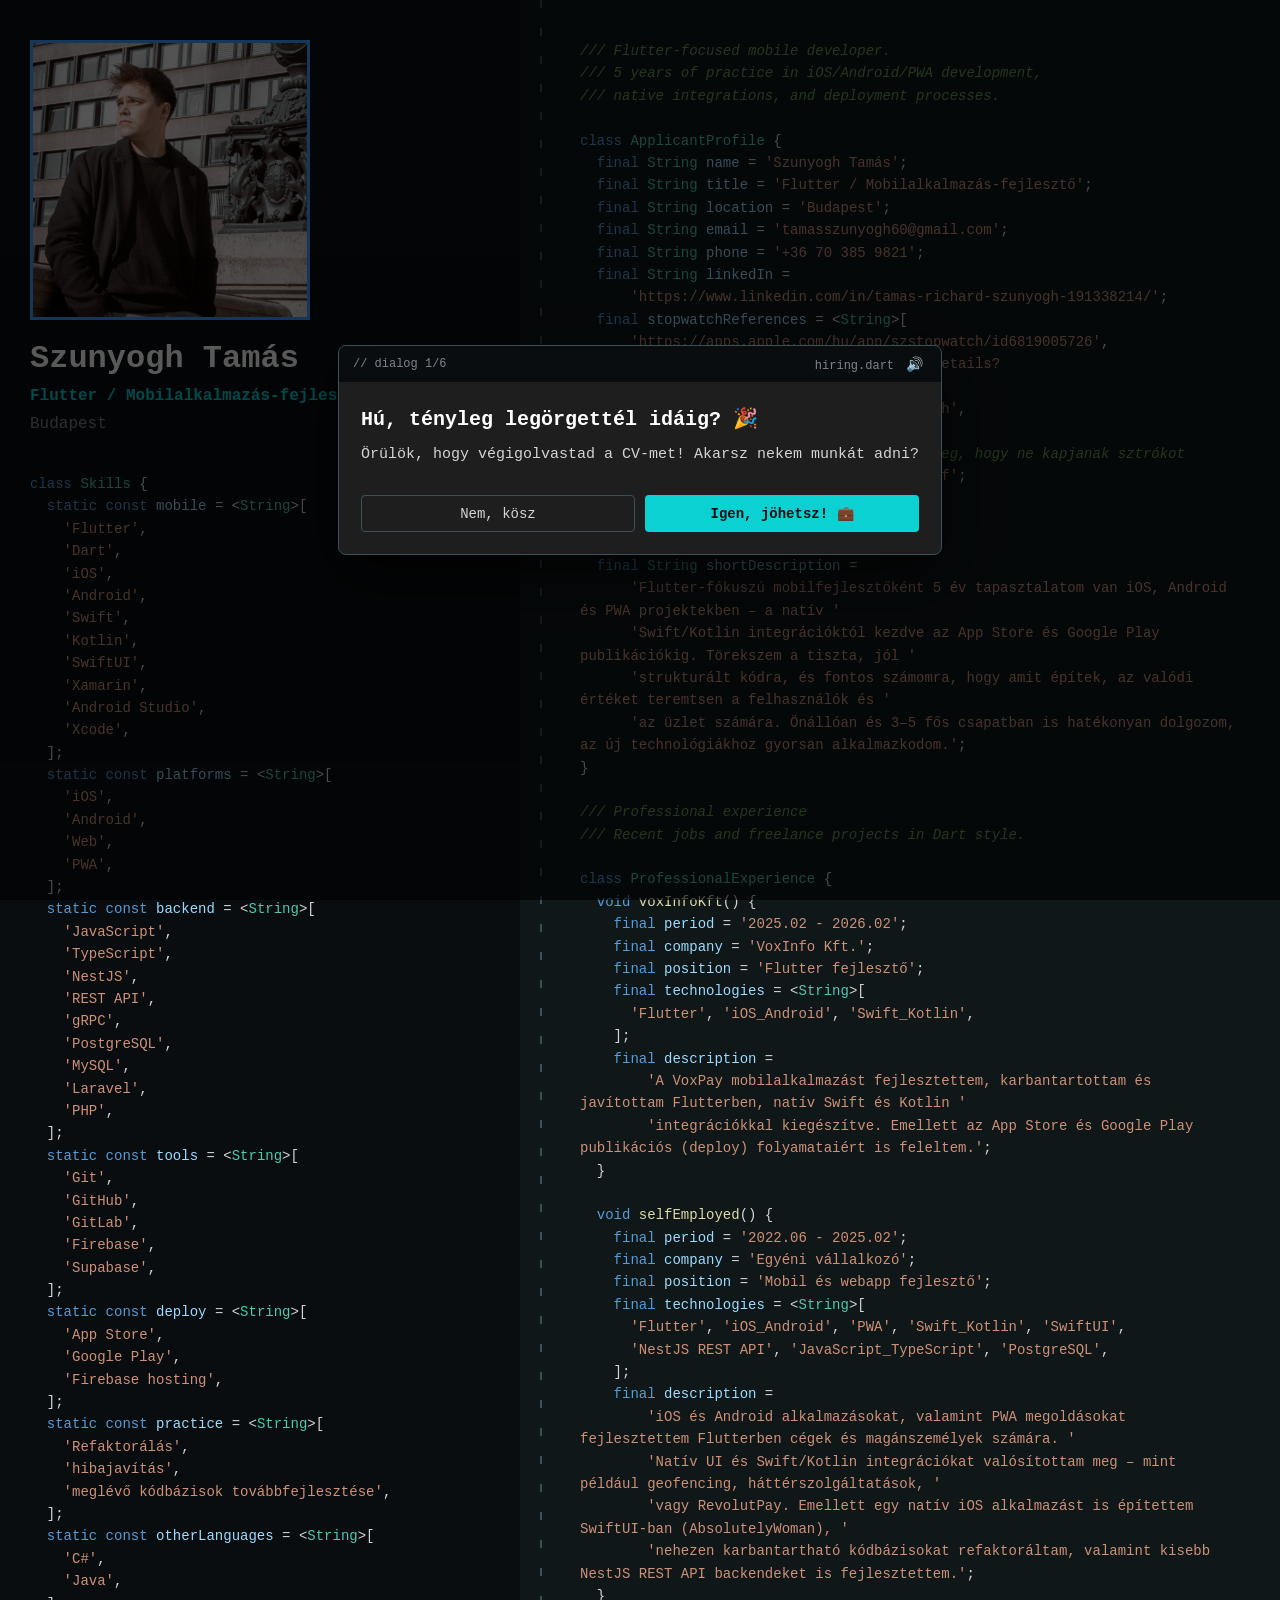
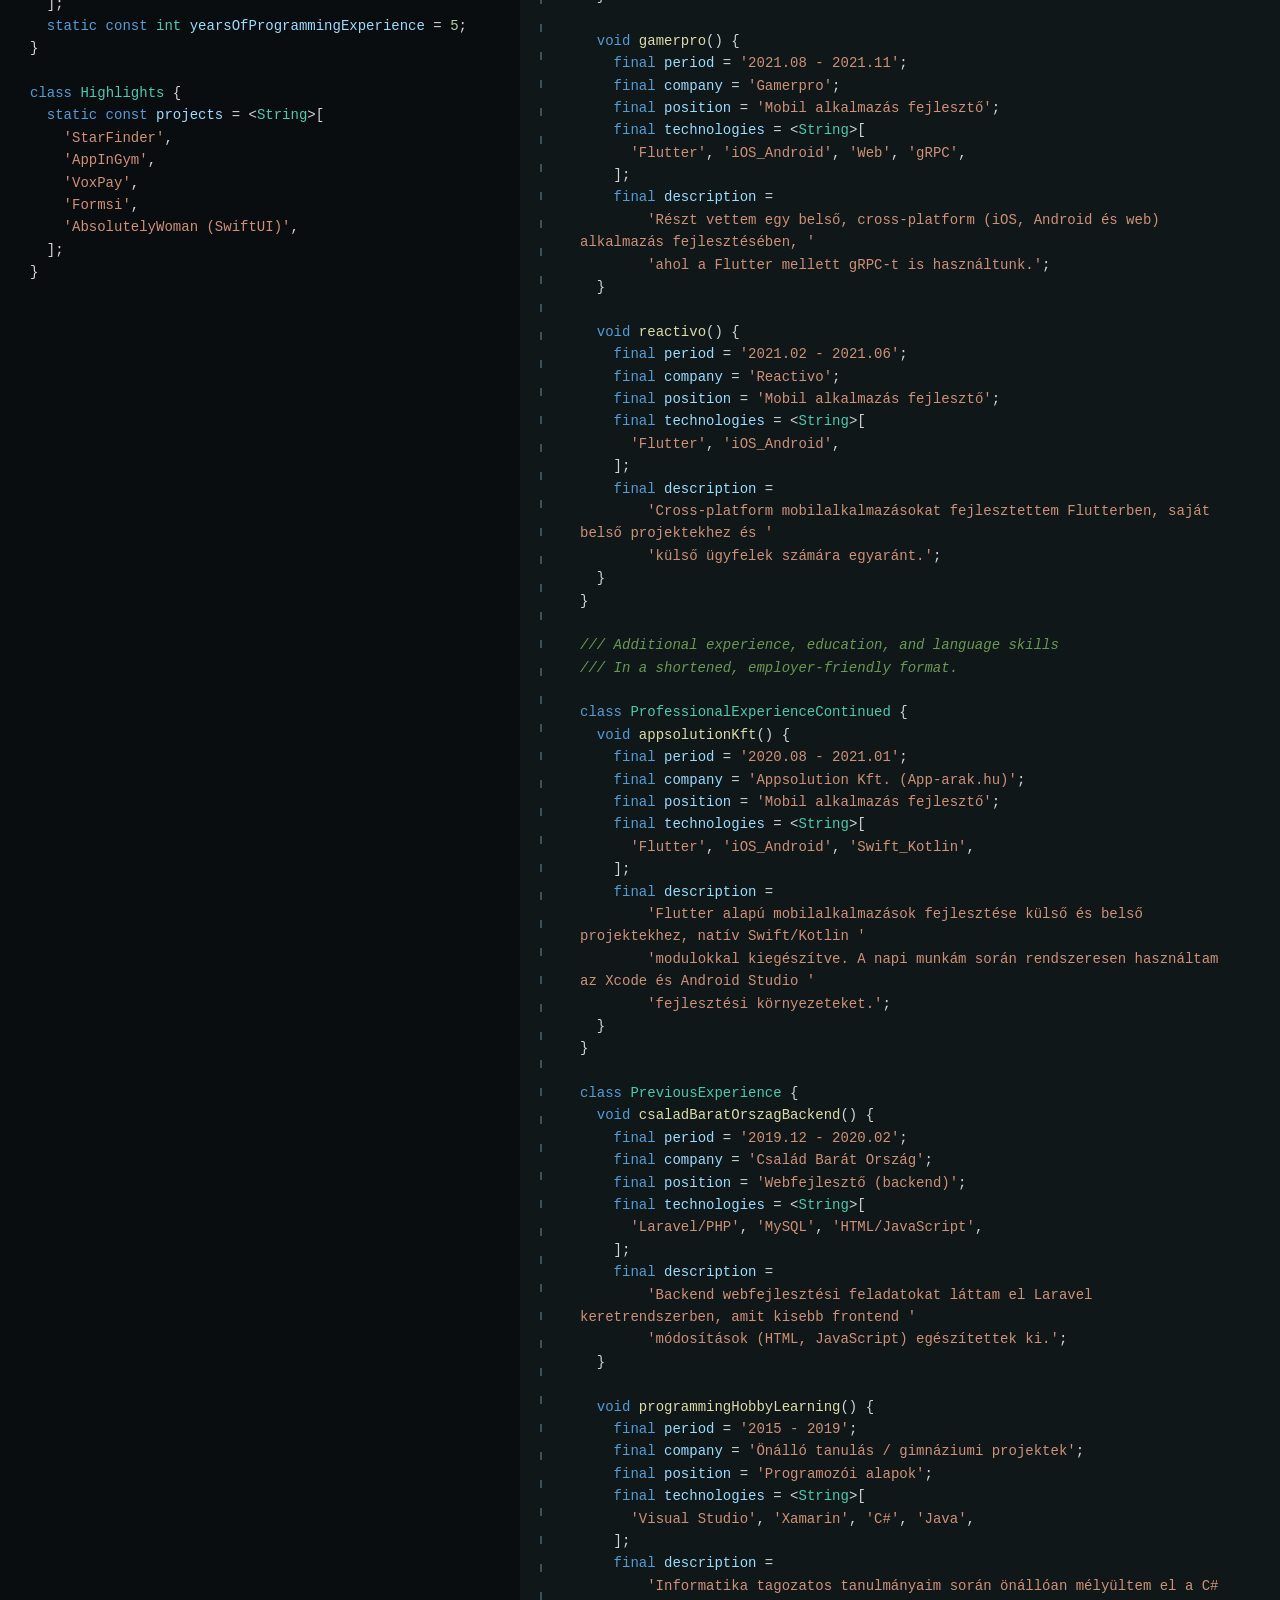
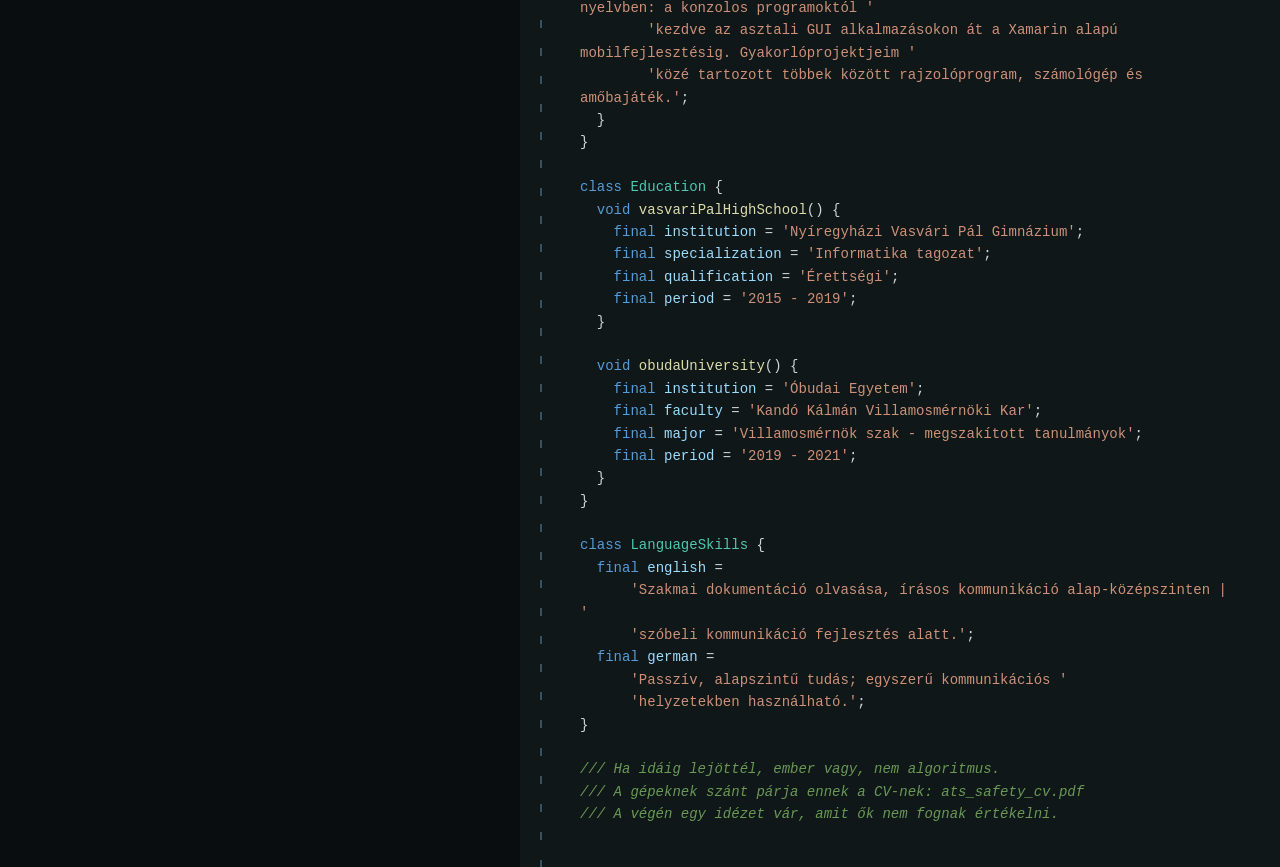
==== commit 4b14b526: "Add ATS safety CV PDF and update links in the HTML" ====
--- a/index.html
+++ b/index.html
@@ -46,39 +46,67 @@
 
       <pre>
 <span class="kw">class</span> <span class="typ">Skills</span> <span class="pnc">{</span>
-  <span class="kw">static const</span> mobile <span class="pnc">= &lt;</span><span class="typ">String</span><span class="pnc">&gt;[</span>
+  <span class="kw">static const</span> <span class="var">mobile</span> <span class="pnc">= &lt;</span><span class="typ">String</span><span class="pnc">&gt;[</span>
     <span class="str">'Flutter'</span>,
+    <span class="str">'Dart'</span>,
+    <span class="str">'iOS'</span>,
+    <span class="str">'Android'</span>,
+    <span class="str">'Swift'</span>,
+    <span class="str">'Kotlin'</span>,
+    <span class="str">'SwiftUI'</span>,
+    <span class="str">'Xamarin'</span>,
     <span class="str">'Android Studio'</span>,
     <span class="str">'Xcode'</span>,
   <span class="pnc">];</span>
-  <span class="kw">static const</span> platform <span class="pnc">= &lt;</span><span class="typ">String</span><span class="pnc">&gt;[</span>
-    <span class="str">'iOS_Android'</span>,
+  <span class="kw">static const</span> <span class="var">platforms</span> <span class="pnc">= &lt;</span><span class="typ">String</span><span class="pnc">&gt;[</span>
+    <span class="str">'iOS'</span>,
+    <span class="str">'Android'</span>,
+    <span class="str">'Web'</span>,
     <span class="str">'PWA'</span>,
   <span class="pnc">];</span>
-  <span class="kw">static const</span> backend <span class="pnc">= &lt;</span><span class="typ">String</span><span class="pnc">&gt;[</span>
-    <span class="str">'JavaScript_TypeScript'</span>,
-    <span class="str">'NestJs'</span>,
+  <span class="kw">static const</span> <span class="var">backend</span> <span class="pnc">= &lt;</span><span class="typ">String</span><span class="pnc">&gt;[</span>
+    <span class="str">'JavaScript'</span>,
+    <span class="str">'TypeScript'</span>,
+    <span class="str">'NestJS'</span>,
+    <span class="str">'REST API'</span>,
+    <span class="str">'gRPC'</span>,
     <span class="str">'PostgreSQL'</span>,
-  <span class="pnc">];</span>
-  <span class="kw">static const</span> tools <span class="pnc">= &lt;</span><span class="typ">String</span><span class="pnc">&gt;[</span>
-    <span class="str">'VS Code'</span>,
-    <span class="str">'GitHub_GitLab'</span>,
+    <span class="str">'MySQL'</span>,
+    <span class="str">'Laravel'</span>,
+    <span class="str">'PHP'</span>,
+  <span class="pnc">];</span>
+  <span class="kw">static const</span> <span class="var">tools</span> <span class="pnc">= &lt;</span><span class="typ">String</span><span class="pnc">&gt;[</span>
+    <span class="str">'Git'</span>,
+    <span class="str">'GitHub'</span>,
+    <span class="str">'GitLab'</span>,
     <span class="str">'Firebase'</span>,
     <span class="str">'Supabase'</span>,
   <span class="pnc">];</span>
+  <span class="kw">static const</span> <span class="var">deploy</span> <span class="pnc">= &lt;</span><span class="typ">String</span><span class="pnc">&gt;[</span>
+    <span class="str">'App Store'</span>,
+    <span class="str">'Google Play'</span>,
+    <span class="str">'Firebase hosting'</span>,
+  <span class="pnc">];</span>
+  <span class="kw">static const</span> <span class="var">practice</span> <span class="pnc">= &lt;</span><span class="typ">String</span><span class="pnc">&gt;[</span>
+    <span class="str">'Refaktorálás'</span>,
+    <span class="str">'hibajavítás'</span>,
+    <span class="str">'meglévő kódbázisok továbbfejlesztése'</span>,
+  <span class="pnc">];</span>
+  <span class="kw">static const</span> <span class="var">otherLanguages</span> <span class="pnc">= &lt;</span><span class="typ">String</span><span class="pnc">&gt;[</span>
+    <span class="str">'C#'</span>,
+    <span class="str">'Java'</span>,
+  <span class="pnc">];</span>
+  <span class="kw">static const</span> <span class="typ">int</span> <span class="var">yearsOfProgrammingExperience</span> <span class="pnc">=</span> <span class="num">5</span><span class="pnc">;</span>
 <span class="pnc">}</span>
 
 <span class="kw">class</span> <span class="typ">Highlights</span> <span class="pnc">{</span>
-  <span class="kw">static const</span> projects <span class="pnc">= &lt;</span><span class="typ">String</span><span class="pnc">&gt;[</span>
+  <span class="kw">static const</span> <span class="var">projects</span> <span class="pnc">= &lt;</span><span class="typ">String</span><span class="pnc">&gt;[</span>
     <span class="str">'StarFinder'</span>,
     <span class="str">'AppInGym'</span>,
     <span class="str">'VoxPay'</span>,
     <span class="str">'Formsi'</span>,
     <span class="str">'AbsolutelyWoman (SwiftUI)'</span>,
   <span class="pnc">];</span>
-  <span class="kw">static const int</span> yearsOfProgrammingExperience <span class="pnc">=</span> 5<span class="pnc">;</span>
-  <span class="kw">final</span> deployment <span class="pnc">=</span> <span class="str">'App Store / Google Play'</span><span class="pnc">;</span>
-  <span class="kw">final</span> focus <span class="pnc">=</span> <span class="str">'clean, maintainable Flutter'</span><span class="pnc">;</span>
 <span class="pnc">}</span>
 </pre>
     </div>
@@ -86,33 +114,33 @@
     <div class="main-content">
       <pre>
 <span class="com">/// Flutter-focused mobile developer.
-/// Several years of practice in iOS/Android/Web/PWA development,
+/// 5 years of practice in iOS/Android/PWA development,
 /// native integrations, and deployment processes.</span>
 
 <span class="kw">class</span> <span class="typ">ApplicantProfile</span> <span class="pnc">{</span>
-  <span class="kw">final</span> <span class="typ">String</span> name <span class="pnc">=</span> <span class="str">'Szunyogh Tamás'</span><span class="pnc">;</span>
-  <span class="kw">final</span> <span class="typ">String</span> title <span class="pnc">=</span> <span class="str">'Flutter / Mobilalkalmazás-fejlesztő'</span><span class="pnc">;</span>
-  <span class="kw">final</span> <span class="typ">String</span> location <span class="pnc">=</span> <span class="str">'Budapest'</span><span class="pnc">;</span>
-  <span class="kw">final</span> <span class="typ">String</span> email <span class="pnc">=</span> <span class="str">'<a href="mailto:tamasszunyogh60@gmail.com">tamasszunyogh60@gmail.com</a>'</span><span class="pnc">;</span>
-  <span class="kw">final</span> <span class="typ">String</span> phone <span class="pnc">=</span> <span class="str">'<a href="tel:+36703859821">+36 70 385 9821</a>'</span><span class="pnc">;</span>
-  <span class="kw">final</span> <span class="typ">String</span> linkedIn <span class="pnc">=</span>
+  <span class="kw">final</span> <span class="typ">String</span> <span class="var">name</span> <span class="pnc">=</span> <span class="str">'Szunyogh Tamás'</span><span class="pnc">;</span>
+  <span class="kw">final</span> <span class="typ">String</span> <span class="var">title</span> <span class="pnc">=</span> <span class="str">'Flutter / Mobilalkalmazás-fejlesztő'</span><span class="pnc">;</span>
+  <span class="kw">final</span> <span class="typ">String</span> <span class="var">location</span> <span class="pnc">=</span> <span class="str">'Budapest'</span><span class="pnc">;</span>
+  <span class="kw">final</span> <span class="typ">String</span> <span class="var">email</span> <span class="pnc">=</span> <span class="str">'<a href="mailto:tamasszunyogh60@gmail.com">tamasszunyogh60@gmail.com</a>'</span><span class="pnc">;</span>
+  <span class="kw">final</span> <span class="typ">String</span> <span class="var">phone</span> <span class="pnc">=</span> <span class="str">'<a href="tel:+36703859821">+36 70 385 9821</a>'</span><span class="pnc">;</span>
+  <span class="kw">final</span> <span class="typ">String</span> <span class="var">linkedIn</span> <span class="pnc">=</span>
       <span class="str">'<a href="https://www.linkedin.com/in/tamas-richard-szunyogh-191338214/" target="_blank" rel="noopener noreferrer">https://www.linkedin.com/in/tamas-richard-szunyogh-191338214/</a>'</span><span class="pnc">;</span>
-  <span class="kw">final</span> stopwatchReferences <span class="pnc">= &lt;</span><span class="typ">String</span><span
+  <span class="kw">final</span> <span class="var">stopwatchReferences</span> <span class="pnc">= &lt;</span><span class="typ">String</span><span
     class="pnc">&gt;[</span>
-      <span class="str">'<a href="https://apps.apple.com/hu/app/szstopper%C3%B3ra/id6819005726?l=hu" target="_blank" rel="noopener noreferrer">https://apps.apple.com/hu/app/szstopper%C3%B3ra/id6819005726?l=hu</a>'</span><span class="pnc">,</span>
+      <span class="str">'<a href="https://apps.apple.com/hu/app/szstopwatch/id6819005726" target="_blank" rel="noopener noreferrer">https://apps.apple.com/hu/app/szstopwatch/id6819005726</a>'</span><span class="pnc">,</span>
       <span class="str">'<a href="https://play.google.com/store/apps/details?id=com.szunyoghtamas.stopwatch" target="_blank" rel="noopener noreferrer">https://play.google.com/store/apps/details?id=com.szunyoghtamas.stopwatch</a>'</span><span class="pnc">,</span>
       <span class="str">'<a href="https://github.com/szunyogh/stopwatch" target="_blank" rel="noopener noreferrer">https://github.com/szunyogh/stopwatch</a>'</span><span class="pnc">,</span>
   <span class="pnc">];</span>
+  <span class="com">// az algoritmusoknak: unalmas, sima szöveg, hogy ne kapjanak sztrókot</span>
+  <span class="kw">final</span> <span class="var">machineReadable</span> <span class="pnc">=</span> <span class="str">'<a href="ats_safety_cv.pdf" target="_blank" rel="noopener noreferrer">ats_safety_cv.pdf</a>'</span><span class="pnc">;</span>
 <span class="pnc">}</span>
 
 <span class="kw">class</span> <span class="typ">AboutMe</span> <span class="pnc">{</span>
-  <span class="kw">final</span> <span class="typ">String</span> shortDescription <span class="pnc">=</span>
-      <span class="str">'Flutter fókuszú mobilalkalmazás-fejlesztőként több éves '</span>
-      <span class="str">'tapasztalattal rendelkezem iOS, Android, web és PWA projektekben. '</span>
-      <span class="str">'Fontos számomra a tiszta, átlátható és karbantartható kód, '</span>
-      <span class="str">'valamint az, hogy a fejlesztés valódi üzleti és felhasználói '</span>
-      <span class="str">'értéket teremtsen. Önállóan és csapatban is felelősen dolgozom, '</span>
-      <span class="str">'az új feladatokhoz pedig gyorsan alkalmazkodom.'</span><span class="pnc">;</span>
+  <span class="kw">final</span> <span class="typ">String</span> <span class="var">shortDescription</span> <span class="pnc">=</span>
+      <span class="str">'Flutter-fókuszú mobilfejlesztőként 5 év tapasztalatom van iOS, Android és PWA projektekben – a natív '</span>
+      <span class="str">'Swift/Kotlin integrációktól kezdve az App Store és Google Play publikációkig. Törekszem a tiszta, jól '</span>
+      <span class="str">'strukturált kódra, és fontos számomra, hogy amit építek, az valódi értéket teremtsen a felhasználók és '</span>
+      <span class="str">'az üzlet számára. Önállóan és 3–5 fős csapatban is hatékonyan dolgozom, az új technológiákhoz gyorsan alkalmazkodom.'</span><span class="pnc">;</span>
 <span class="pnc">}</span>
 
 <span class="com">/// Professional experience
@@ -120,56 +148,54 @@
 
 <span class="kw">class</span> <span class="typ">ProfessionalExperience</span> <span class="pnc">{</span>
   <span class="kw">void</span> <span class="mth">voxInfoKft</span><span class="pnc">() {</span>
-    <span class="kw">final</span> period <span class="pnc">=</span> <span class="str">'2025.02.03 - 2026.02.10'</span><span class="pnc">;</span>
-    <span class="kw">final</span> company <span class="pnc">=</span> <span class="str">'VoxInfo Kft.'</span><span class="pnc">;</span>
-    <span class="kw">final</span> position <span class="pnc">=</span> <span class="str">'Flutter fejlesztő'</span><span class="pnc">;</span>
-    <span class="kw">final</span> technologies <span class="pnc">= &lt;</span><span class="typ">String</span><span class="pnc">&gt;[</span>
-      <span class="str">'Flutter'</span>, <span class="str">'VoxPay'</span>, <span class="str">'App Store'</span>, <span class="str">'Google Play'</span>,
-    <span class="pnc">];</span>
-    <span class="kw">final</span> description <span class="pnc">=</span>
-        <span class="str">'VoxPay alkalmazás fejlesztése és naprakészen tartása '</span>
-        <span class="str">'Flutterben, hibajavítások elvégzése, valamint App Store / '</span>
-        <span class="str">'Google Play deploy folyamatok kezelése.'</span><span class="pnc">;</span>
+    <span class="kw">final</span> <span class="var">period</span> <span class="pnc">=</span> <span class="str">'2025.02 - 2026.02'</span><span class="pnc">;</span>
+    <span class="kw">final</span> <span class="var">company</span> <span class="pnc">=</span> <span class="str">'VoxInfo Kft.'</span><span class="pnc">;</span>
+    <span class="kw">final</span> <span class="var">position</span> <span class="pnc">=</span> <span class="str">'Flutter fejlesztő'</span><span class="pnc">;</span>
+    <span class="kw">final</span> <span class="var">technologies</span> <span class="pnc">= &lt;</span><span class="typ">String</span><span class="pnc">&gt;[</span>
+      <span class="str">'Flutter'</span>, <span class="str">'iOS_Android'</span>, <span class="str">'Swift_Kotlin'</span>,
+    <span class="pnc">];</span>
+    <span class="kw">final</span> <span class="var">description</span> <span class="pnc">=</span>
+        <span class="str">'A VoxPay mobilalkalmazást fejlesztettem, karbantartottam és javítottam Flutterben, natív Swift és Kotlin '</span>
+        <span class="str">'integrációkkal kiegészítve. Emellett az App Store és Google Play publikációs (deploy) folyamataiért is feleltem.'</span><span class="pnc">;</span>
   <span class="pnc">}</span>
 
   <span class="kw">void</span> <span class="mth">selfEmployed</span><span class="pnc">() {</span>
-    <span class="kw">final</span> period <span class="pnc">=</span> <span class="str">'2022.06.01 - 2025.02.03'</span><span class="pnc">;</span>
-    <span class="kw">final</span> company <span class="pnc">=</span> <span class="str">'Egyéni vállalkozó'</span><span class="pnc">;</span>
-    <span class="kw">final</span> position <span class="pnc">=</span> <span class="str">'Mobil és webapp fejlesztő'</span><span class="pnc">;</span>
-    <span class="kw">final</span> technologies <span class="pnc">= &lt;</span><span class="typ">String</span><span class="pnc">&gt;[</span>
-      <span class="str">'Flutter'</span>, <span class="str">'PWA'</span>, <span class="str">'Swift/Kotlin'</span>, <span class="str">'Nest.js REST API'</span>,
-    <span class="pnc">];</span>
-    <span class="kw">final</span> description <span class="pnc">=</span>
-        <span class="str">'Cégeknek és magánszemélyeknek készített iOS/Android '</span>
-        <span class="str">'alkalmazások és PWA webappok. Natív kódok, geofence, '</span>
-        <span class="str">'background service és natív UI elemek integrálása Flutter '</span>
-        <span class="str">'rendszerbe; kisebb Nest.js REST API backend.'</span><span class="pnc">;</span>
+    <span class="kw">final</span> <span class="var">period</span> <span class="pnc">=</span> <span class="str">'2022.06 - 2025.02'</span><span class="pnc">;</span>
+    <span class="kw">final</span> <span class="var">company</span> <span class="pnc">=</span> <span class="str">'Egyéni vállalkozó'</span><span class="pnc">;</span>
+    <span class="kw">final</span> <span class="var">position</span> <span class="pnc">=</span> <span class="str">'Mobil és webapp fejlesztő'</span><span class="pnc">;</span>
+    <span class="kw">final</span> <span class="var">technologies</span> <span class="pnc">= &lt;</span><span class="typ">String</span><span class="pnc">&gt;[</span>
+      <span class="str">'Flutter'</span>, <span class="str">'iOS_Android'</span>, <span class="str">'PWA'</span>, <span class="str">'Swift_Kotlin'</span>, <span class="str">'SwiftUI'</span>,
+      <span class="str">'NestJS REST API'</span>, <span class="str">'JavaScript_TypeScript'</span>, <span class="str">'PostgreSQL'</span>,
+    <span class="pnc">];</span>
+    <span class="kw">final</span> <span class="var">description</span> <span class="pnc">=</span>
+        <span class="str">'iOS és Android alkalmazásokat, valamint PWA megoldásokat fejlesztettem Flutterben cégek és magánszemélyek számára. '</span>
+        <span class="str">'Natív UI és Swift/Kotlin integrációkat valósítottam meg – mint például geofencing, háttérszolgáltatások, '</span>
+        <span class="str">'vagy RevolutPay. Emellett egy natív iOS alkalmazást is építettem SwiftUI-ban (AbsolutelyWoman), '</span>
+        <span class="str">'nehezen karbantartható kódbázisokat refaktoráltam, valamint kisebb NestJS REST API backendeket is fejlesztettem.'</span><span class="pnc">;</span>
   <span class="pnc">}</span>
 
   <span class="kw">void</span> <span class="mth">gamerpro</span><span class="pnc">() {</span>
-    <span class="kw">final</span> period <span class="pnc">=</span> <span class="str">'2021.08.10 - 2021.11.24'</span><span class="pnc">;</span>
-    <span class="kw">final</span> company <span class="pnc">=</span> <span class="str">'Gamerpro'</span><span class="pnc">;</span>
-    <span class="kw">final</span> position <span class="pnc">=</span> <span class="str">'Mobil alkalmazás fejlesztő'</span><span class="pnc">;</span>
-    <span class="kw">final</span> technologies <span class="pnc">= &lt;</span><span class="typ">String</span><span class="pnc">&gt;[</span>
-      <span class="str">'Flutter'</span>, <span class="str">'iOS'</span>, <span class="str">'Android'</span>, <span class="str">'Web'</span>, <span class="str">'gRPC'</span>,
-    <span class="pnc">];</span>
-    <span class="kw">final</span> description <span class="pnc">=</span>
-        <span class="str">'Belső projekt fejlesztésében való részvétel Android/iOS '</span>
-        <span class="str">'alkalmazás és weboldal oldalon; Flutter mellett gRPC '</span>
-        <span class="str">'használata.'</span><span class="pnc">;</span>
+    <span class="kw">final</span> <span class="var">period</span> <span class="pnc">=</span> <span class="str">'2021.08 - 2021.11'</span><span class="pnc">;</span>
+    <span class="kw">final</span> <span class="var">company</span> <span class="pnc">=</span> <span class="str">'Gamerpro'</span><span class="pnc">;</span>
+    <span class="kw">final</span> <span class="var">position</span> <span class="pnc">=</span> <span class="str">'Mobil alkalmazás fejlesztő'</span><span class="pnc">;</span>
+    <span class="kw">final</span> <span class="var">technologies</span> <span class="pnc">= &lt;</span><span class="typ">String</span><span class="pnc">&gt;[</span>
+      <span class="str">'Flutter'</span>, <span class="str">'iOS_Android'</span>, <span class="str">'Web'</span>, <span class="str">'gRPC'</span>,
+    <span class="pnc">];</span>
+    <span class="kw">final</span> <span class="var">description</span> <span class="pnc">=</span>
+        <span class="str">'Részt vettem egy belső, cross-platform (iOS, Android és web) alkalmazás fejlesztésében, '</span>
+        <span class="str">'ahol a Flutter mellett gRPC-t is használtunk.'</span><span class="pnc">;</span>
   <span class="pnc">}</span>
 
   <span class="kw">void</span> <span class="mth">reactivo</span><span class="pnc">() {</span>
-    <span class="kw">final</span> period <span class="pnc">=</span> <span class="str">'2021.02.10 - 2021.06.10'</span><span class="pnc">;</span>
-    <span class="kw">final</span> company <span class="pnc">=</span> <span class="str">'Reactivo'</span><span class="pnc">;</span>
-    <span class="kw">final</span> position <span class="pnc">=</span> <span class="str">'Mobil alkalmazás fejlesztő'</span><span class="pnc">;</span>
-    <span class="kw">final</span> technologies <span class="pnc">= &lt;</span><span class="typ">String</span><span class="pnc">&gt;[</span>
-      <span class="str">'Flutter'</span>, <span class="str">'iOS_Android'</span>, <span class="str">'Android Studio'</span>, <span class="str">'VS Code'</span>,
-    <span class="pnc">];</span>
-    <span class="kw">final</span> description <span class="pnc">=</span>
-        <span class="str">'Belső projekteken és külső ügyfél által kért appokon végzett '</span>
-        <span class="str">'cross-platform mobilalkalmazás-fejlesztés Flutter '</span>
-        <span class="str">'keretrendszerrel.'</span><span class="pnc">;</span>
+    <span class="kw">final</span> <span class="var">period</span> <span class="pnc">=</span> <span class="str">'2021.02 - 2021.06'</span><span class="pnc">;</span>
+    <span class="kw">final</span> <span class="var">company</span> <span class="pnc">=</span> <span class="str">'Reactivo'</span><span class="pnc">;</span>
+    <span class="kw">final</span> <span class="var">position</span> <span class="pnc">=</span> <span class="str">'Mobil alkalmazás fejlesztő'</span><span class="pnc">;</span>
+    <span class="kw">final</span> <span class="var">technologies</span> <span class="pnc">= &lt;</span><span class="typ">String</span><span class="pnc">&gt;[</span>
+      <span class="str">'Flutter'</span>, <span class="str">'iOS_Android'</span>,
+    <span class="pnc">];</span>
+    <span class="kw">final</span> <span class="var">description</span> <span class="pnc">=</span>
+        <span class="str">'Cross-platform mobilalkalmazásokat fejlesztettem Flutterben, saját belső projektekhez és '</span>
+        <span class="str">'külső ügyfelek számára egyaránt.'</span><span class="pnc">;</span>
   <span class="pnc">}</span>
 <span class="pnc">}</span>
 
@@ -178,73 +204,74 @@
 
 <span class="kw">class</span> <span class="typ">ProfessionalExperienceContinued</span> <span class="pnc">{</span>
   <span class="kw">void</span> <span class="mth">appsolutionKft</span><span class="pnc">() {</span>
-    <span class="kw">final</span> period <span class="pnc">=</span> <span class="str">'2020.08.03 - 2021.01.28'</span><span class="pnc">;</span>
-    <span class="kw">final</span> company <span class="pnc">=</span> <span class="str">'Appsolution Kft. (App-arak.hu)'</span><span class="pnc">;</span>
-    <span class="kw">final</span> position <span class="pnc">=</span> <span class="str">'Mobil alkalmazás fejlesztő'</span><span class="pnc">;</span>
-    <span class="kw">final</span> technologies <span class="pnc">= &lt;</span><span class="typ">String</span><span class="pnc">&gt;[</span>
-      <span class="str">'Flutter'</span>, <span class="str">'iOS_Android'</span>, <span class="str">'Xcode'</span>, <span class="str">'Android Studio'</span>,
-    <span class="pnc">];</span>
-    <span class="kw">final</span> description <span class="pnc">=</span>
-        <span class="str">'Flutter alapú mobilalkalmazások fejlesztése külső '</span>
-        <span class="str">'megrendelőknek és belső fejlesztésű projektekhez. Natív szintű '</span>
-        <span class="str">'rálátás, iOS/Android fejlesztési környezetek használata.'</span><span class="pnc">;</span>
+    <span class="kw">final</span> <span class="var">period</span> <span class="pnc">=</span> <span class="str">'2020.08 - 2021.01'</span><span class="pnc">;</span>
+    <span class="kw">final</span> <span class="var">company</span> <span class="pnc">=</span> <span class="str">'Appsolution Kft. (App-arak.hu)'</span><span class="pnc">;</span>
+    <span class="kw">final</span> <span class="var">position</span> <span class="pnc">=</span> <span class="str">'Mobil alkalmazás fejlesztő'</span><span class="pnc">;</span>
+    <span class="kw">final</span> <span class="var">technologies</span> <span class="pnc">= &lt;</span><span class="typ">String</span><span class="pnc">&gt;[</span>
+      <span class="str">'Flutter'</span>, <span class="str">'iOS_Android'</span>, <span class="str">'Swift_Kotlin'</span>,
+    <span class="pnc">];</span>
+    <span class="kw">final</span> <span class="var">description</span> <span class="pnc">=</span>
+        <span class="str">'Flutter alapú mobilalkalmazások fejlesztése külső és belső projektekhez, natív Swift/Kotlin '</span>
+        <span class="str">'modulokkal kiegészítve. A napi munkám során rendszeresen használtam az Xcode és Android Studio '</span>
+        <span class="str">'fejlesztési környezeteket.'</span><span class="pnc">;</span>
   <span class="pnc">}</span>
 <span class="pnc">}</span>
 
 <span class="kw">class</span> <span class="typ">PreviousExperience</span> <span class="pnc">{</span>
   <span class="kw">void</span> <span class="mth">csaladBaratOrszagBackend</span><span class="pnc">() {</span>
-    <span class="kw">final</span> period <span class="pnc">=</span> <span class="str">'2019.12.01 - 2020.02.29'</span><span class="pnc">;</span>
-    <span class="kw">final</span> company <span class="pnc">=</span> <span class="str">'Család Barát Ország'</span><span class="pnc">;</span>
-    <span class="kw">final</span> position <span class="pnc">=</span> <span class="str">'Webfejlesztő (backend)'</span><span class="pnc">;</span>
-    <span class="kw">final</span> technologies <span class="pnc">= &lt;</span><span class="typ">String</span><span class="pnc">&gt;[</span>
-      <span class="str">'Visual Studio Code'</span>, <span class="str">'MySQL'</span>, <span class="str">'Laravel/PHP'</span>,
-      <span class="str">'HTML/JavaScript'</span>,
-    <span class="pnc">];</span>
-    <span class="kw">final</span> description <span class="pnc">=</span>
-        <span class="str">'Backend oldali webfejlesztési feladatok Laravel '</span>
-        <span class="str">'keretrendszerben, kisebb frontend oldali feladatokkal '</span>
-        <span class="str">'kiegészítve.'</span><span class="pnc">;</span>
+    <span class="kw">final</span> <span class="var">period</span> <span class="pnc">=</span> <span class="str">'2019.12 - 2020.02'</span><span class="pnc">;</span>
+    <span class="kw">final</span> <span class="var">company</span> <span class="pnc">=</span> <span class="str">'Család Barát Ország'</span><span class="pnc">;</span>
+    <span class="kw">final</span> <span class="var">position</span> <span class="pnc">=</span> <span class="str">'Webfejlesztő (backend)'</span><span class="pnc">;</span>
+    <span class="kw">final</span> <span class="var">technologies</span> <span class="pnc">= &lt;</span><span class="typ">String</span><span class="pnc">&gt;[</span>
+      <span class="str">'Laravel/PHP'</span>, <span class="str">'MySQL'</span>, <span class="str">'HTML/JavaScript'</span>,
+    <span class="pnc">];</span>
+    <span class="kw">final</span> <span class="var">description</span> <span class="pnc">=</span>
+        <span class="str">'Backend webfejlesztési feladatokat láttam el Laravel keretrendszerben, amit kisebb frontend '</span>
+        <span class="str">'módosítások (HTML, JavaScript) egészítettek ki.'</span><span class="pnc">;</span>
   <span class="pnc">}</span>
 
   <span class="kw">void</span> <span class="mth">programmingHobbyLearning</span><span class="pnc">() {</span>
-    <span class="kw">final</span> period <span class="pnc">=</span> <span class="str">'2015 - 2019'</span><span class="pnc">;</span>
-    <span class="kw">final</span> company <span class="pnc">=</span> <span class="str">'Önálló tanulás / gimnáziumi projektek'</span><span class="pnc">;</span>
-    <span class="kw">final</span> position <span class="pnc">=</span> <span class="str">'Programozói alapok'</span><span class="pnc">;</span>
-    <span class="kw">final</span> technologies <span class="pnc">= &lt;</span><span class="typ">String</span><span class="pnc">&gt;[</span>
-      <span class="str">'Visual Studio'</span>, <span class="str">'Xamarin'</span>, <span class="str">'C#'</span>, <span class="str">'Java'</span>, <span class="str">'Pascal'</span>,
-    <span class="pnc">];</span>
-    <span class="kw">final</span> description <span class="pnc">=</span>
-        <span class="str">'Emelt óraszámú informatika után önálló C# tanulás; kezdetben '</span>
-        <span class="str">'konzolos programok, később UI felülettel ellátott Windows '</span>
-        <span class="str">'alkalmazások és Xamarin alapú mobilos megvalósítások. '</span>
-        <span class="str">'Példaprojektek: rajzolóprogram, számológép és amőba játék.'</span><span class="pnc">;</span>
+    <span class="kw">final</span> <span class="var">period</span> <span class="pnc">=</span> <span class="str">'2015 - 2019'</span><span class="pnc">;</span>
+    <span class="kw">final</span> <span class="var">company</span> <span class="pnc">=</span> <span class="str">'Önálló tanulás / gimnáziumi projektek'</span><span class="pnc">;</span>
+    <span class="kw">final</span> <span class="var">position</span> <span class="pnc">=</span> <span class="str">'Programozói alapok'</span><span class="pnc">;</span>
+    <span class="kw">final</span> <span class="var">technologies</span> <span class="pnc">= &lt;</span><span class="typ">String</span><span class="pnc">&gt;[</span>
+      <span class="str">'Visual Studio'</span>, <span class="str">'Xamarin'</span>, <span class="str">'C#'</span>, <span class="str">'Java'</span>,
+    <span class="pnc">];</span>
+    <span class="kw">final</span> <span class="var">description</span> <span class="pnc">=</span>
+        <span class="str">'Informatika tagozatos tanulmányaim során önállóan mélyültem el a C# nyelvben: a konzolos programoktól '</span>
+        <span class="str">'kezdve az asztali GUI alkalmazásokon át a Xamarin alapú mobilfejlesztésig. Gyakorlóprojektjeim '</span>
+        <span class="str">'közé tartozott többek között rajzolóprogram, számológép és amőbajáték.'</span><span class="pnc">;</span>
   <span class="pnc">}</span>
 <span class="pnc">}</span>
 
 <span class="kw">class</span> <span class="typ">Education</span> <span class="pnc">{</span>
   <span class="kw">void</span> <span class="mth">vasvariPalHighSchool</span><span class="pnc">() {</span>
-    <span class="kw">final</span> institution <span class="pnc">=</span> <span class="str">'Nyíregyházi Vasvári Pál Gimnázium'</span><span class="pnc">;</span>
-    <span class="kw">final</span> specialization <span class="pnc">=</span> <span class="str">'Informatika tagozat'</span><span class="pnc">;</span>
-    <span class="kw">final</span> qualification <span class="pnc">=</span> <span class="str">'Érettségi'</span><span class="pnc">;</span>
-    <span class="kw">final</span> period <span class="pnc">=</span> <span class="str">'2015 - 2019'</span><span class="pnc">;</span>
+    <span class="kw">final</span> <span class="var">institution</span> <span class="pnc">=</span> <span class="str">'Nyíregyházi Vasvári Pál Gimnázium'</span><span class="pnc">;</span>
+    <span class="kw">final</span> <span class="var">specialization</span> <span class="pnc">=</span> <span class="str">'Informatika tagozat'</span><span class="pnc">;</span>
+    <span class="kw">final</span> <span class="var">qualification</span> <span class="pnc">=</span> <span class="str">'Érettségi'</span><span class="pnc">;</span>
+    <span class="kw">final</span> <span class="var">period</span> <span class="pnc">=</span> <span class="str">'2015 - 2019'</span><span class="pnc">;</span>
   <span class="pnc">}</span>
 
   <span class="kw">void</span> <span class="mth">obudaUniversity</span><span class="pnc">() {</span>
-    <span class="kw">final</span> institution <span class="pnc">=</span> <span class="str">'Óbudai Egyetem'</span><span class="pnc">;</span>
-    <span class="kw">final</span> faculty <span class="pnc">=</span> <span class="str">'Kandó Kálmán Villamosmérnöki Kar'</span><span class="pnc">;</span>
-    <span class="kw">final</span> major <span class="pnc">=</span> <span class="str">'Villamosmérnök szak - nem befejezett'</span><span class="pnc">;</span>
-    <span class="kw">final</span> period <span class="pnc">=</span> <span class="str">'2019 - 2021'</span><span class="pnc">;</span>
+    <span class="kw">final</span> <span class="var">institution</span> <span class="pnc">=</span> <span class="str">'Óbudai Egyetem'</span><span class="pnc">;</span>
+    <span class="kw">final</span> <span class="var">faculty</span> <span class="pnc">=</span> <span class="str">'Kandó Kálmán Villamosmérnöki Kar'</span><span class="pnc">;</span>
+    <span class="kw">final</span> <span class="var">major</span> <span class="pnc">=</span> <span class="str">'Villamosmérnök szak - megszakított tanulmányok'</span><span class="pnc">;</span>
+    <span class="kw">final</span> <span class="var">period</span> <span class="pnc">=</span> <span class="str">'2019 - 2021'</span><span class="pnc">;</span>
   <span class="pnc">}</span>
 <span class="pnc">}</span>
 
 <span class="kw">class</span> <span class="typ">LanguageSkills</span> <span class="pnc">{</span>
-  <span class="kw">final</span> english <span class="pnc">=</span>
+  <span class="kw">final</span> <span class="var">english</span> <span class="pnc">=</span>
       <span class="str">'Szakmai dokumentáció olvasása, írásos kommunikáció alap-középszinten | '</span>
-      <span class="str">'szóbeli kommunikációfejlesztés alatt.'</span><span class="pnc">;</span>
-  <span class="kw">final</span> german <span class="pnc">=</span>
+      <span class="str">'szóbeli kommunikáció fejlesztés alatt.'</span><span class="pnc">;</span>
+  <span class="kw">final</span> <span class="var">german</span> <span class="pnc">=</span>
       <span class="str">'Passzív, alapszintű tudás; egyszerű kommunikációs '</span>
       <span class="str">'helyzetekben használható.'</span><span class="pnc">;</span>
 <span class="pnc">}</span>
+
+<span class="com">/// Ha idáig lejöttél, ember vagy, nem algoritmus.
+/// A gépeknek szánt párja ennek a CV-nek: <a href="ats_safety_cv.pdf" target="_blank" rel="noopener noreferrer">ats_safety_cv.pdf</a>
+/// A végén egy idézet vár, amit ők nem fognak értékelni.</span>
 </pre>
       <div id="pageEnd" aria-hidden="true" style="height:1px"></div>
     </div>
--- a/css/variables.css
+++ b/css/variables.css
@@ -18,4 +18,6 @@
   --syn-comment: #6a9955;
   --syn-method: #dcdcaa;
   --syn-punctuation: #d4d4d4;
+  --syn-variable: #9cdcfe;
+  --syn-number: #b5cea8;
 }
--- a/css/code.css
+++ b/css/code.css
@@ -28,6 +28,14 @@
   color: var(--syn-method);
 }
 
+.var {
+  color: var(--syn-variable);
+}
+
+.num {
+  color: var(--syn-number);
+}
+
 .pnc {
   color: var(--syn-punctuation);
 }
--- a/css/dialog.css
+++ b/css/dialog.css
@@ -19,8 +19,9 @@
 }
 
 .dlg {
-  width: 100%;
-  max-width: 460px;
+  width: max-content;
+  min-width: 360px;
+  max-width: min(640px, 100%);
   background: var(--bg-dialog);
   border: 1px solid var(--guide-color);
   border-radius: 8px;
@@ -82,15 +83,16 @@
 
 .dlg-actions {
   display: flex;
-  flex-wrap: wrap;
   gap: 10px;
-  justify-content: flex-end;
   padding: 20px 22px 22px;
 }
 
 .dlg-btn {
+  flex: 1 1 0;
+  min-width: 0;
   font-family: inherit;
   font-size: 14px;
+  text-align: center;
   padding: 9px 16px;
   border-radius: 4px;
   cursor: pointer;
@@ -136,6 +138,7 @@
   }
 
   .dlg-btn {
+    flex: none;
     width: 100%;
     padding: 13px 16px;
   }
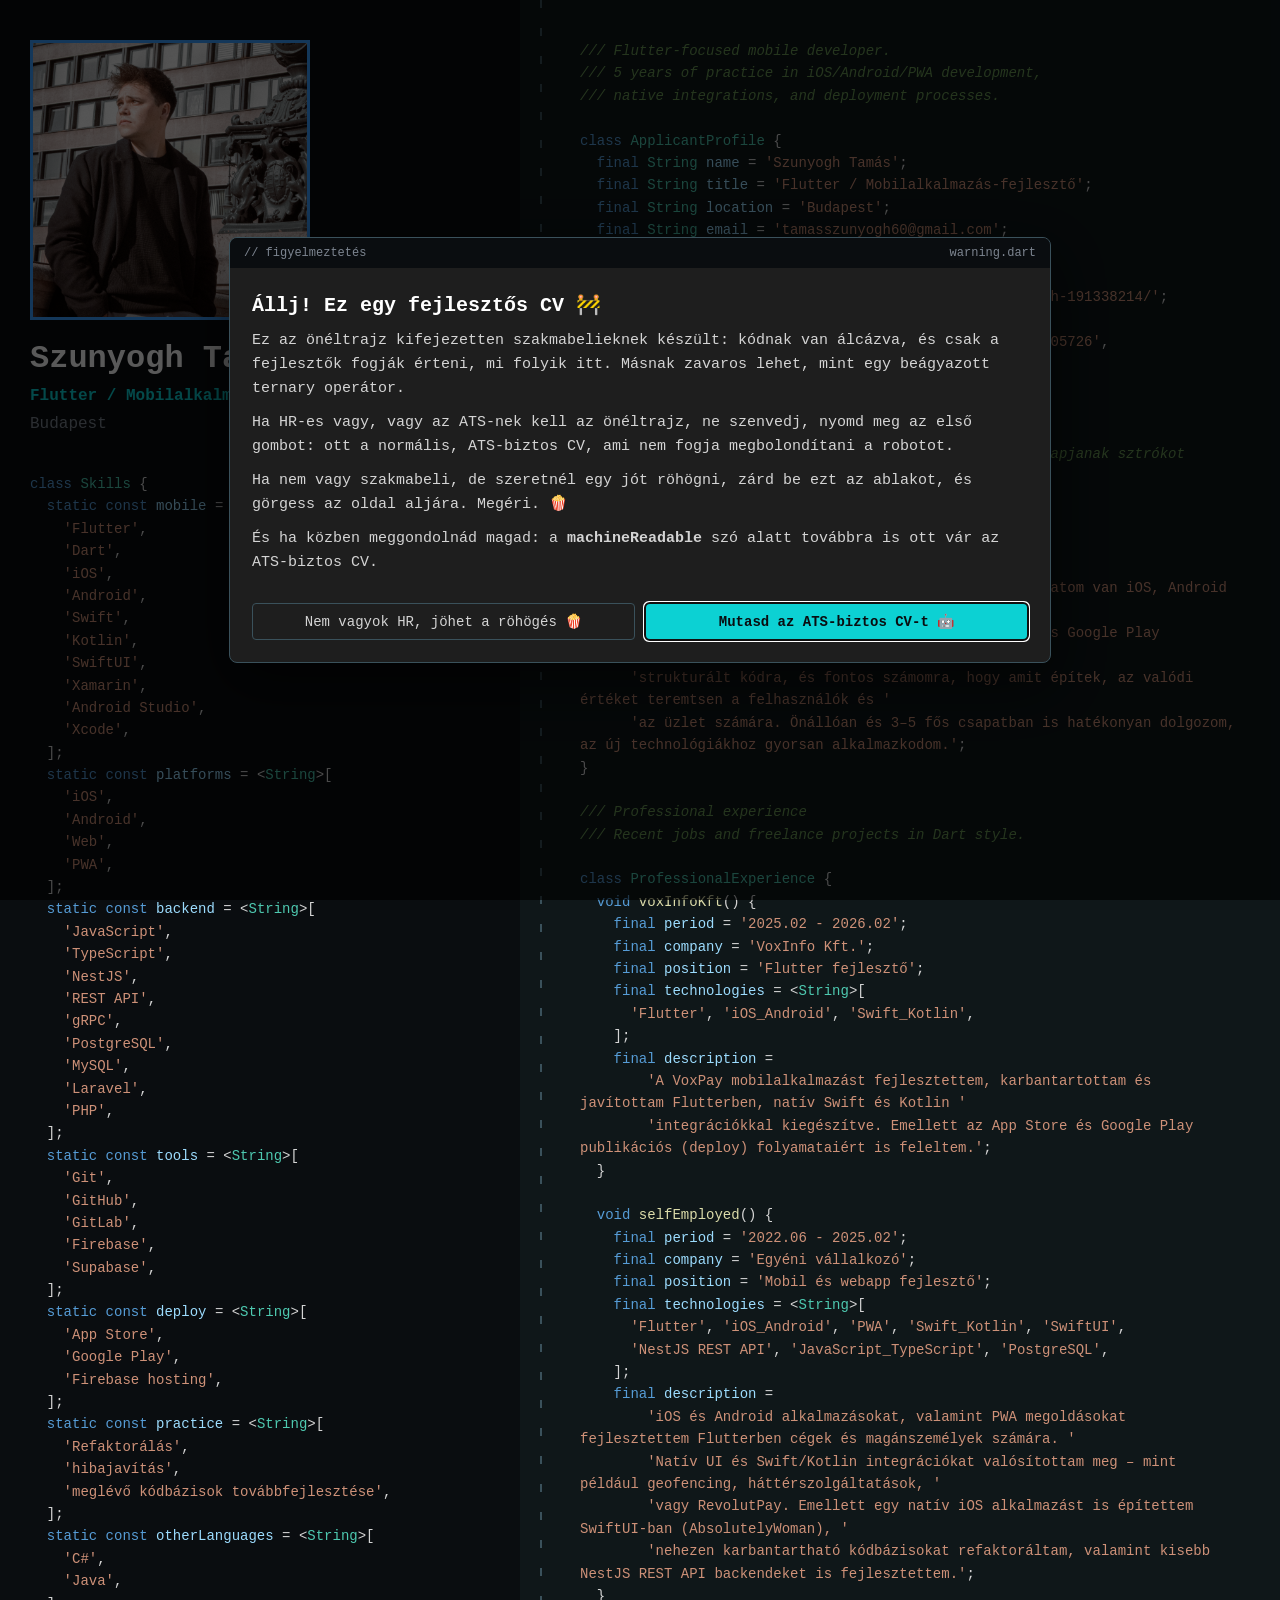
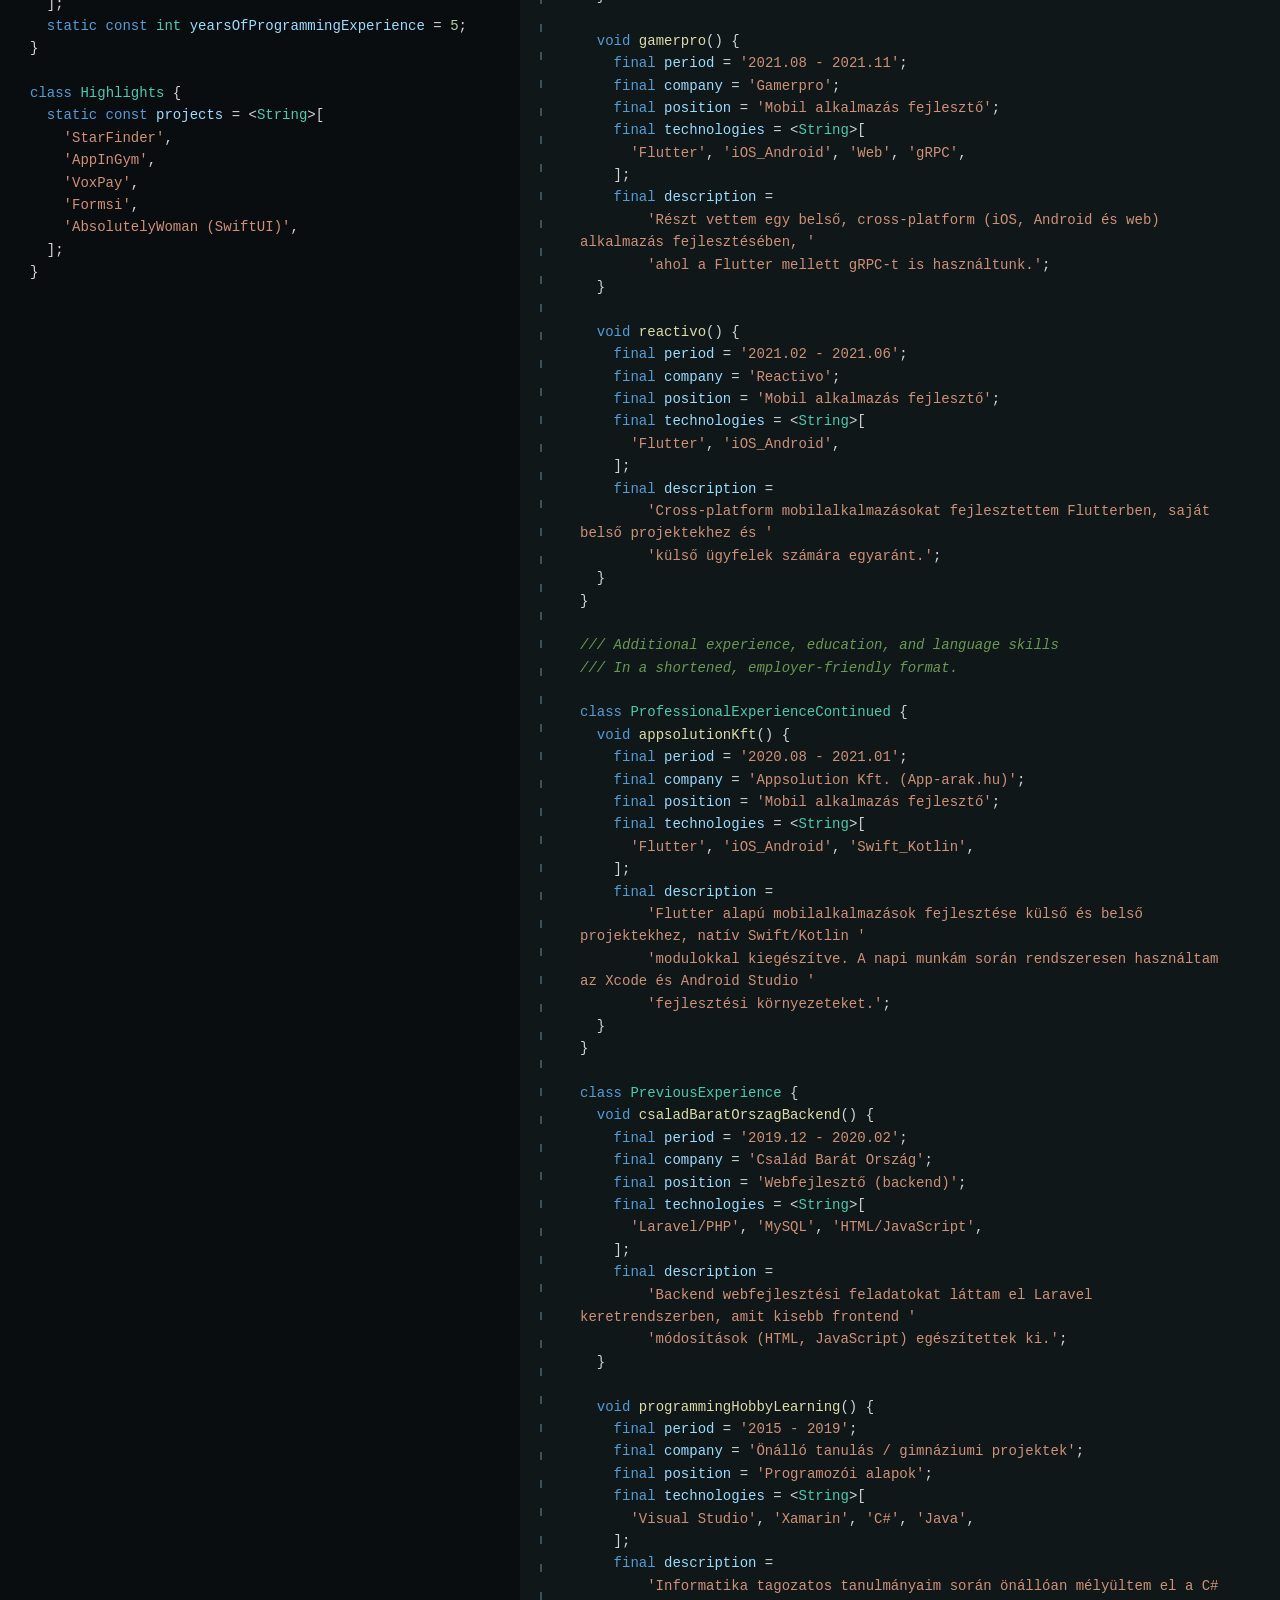
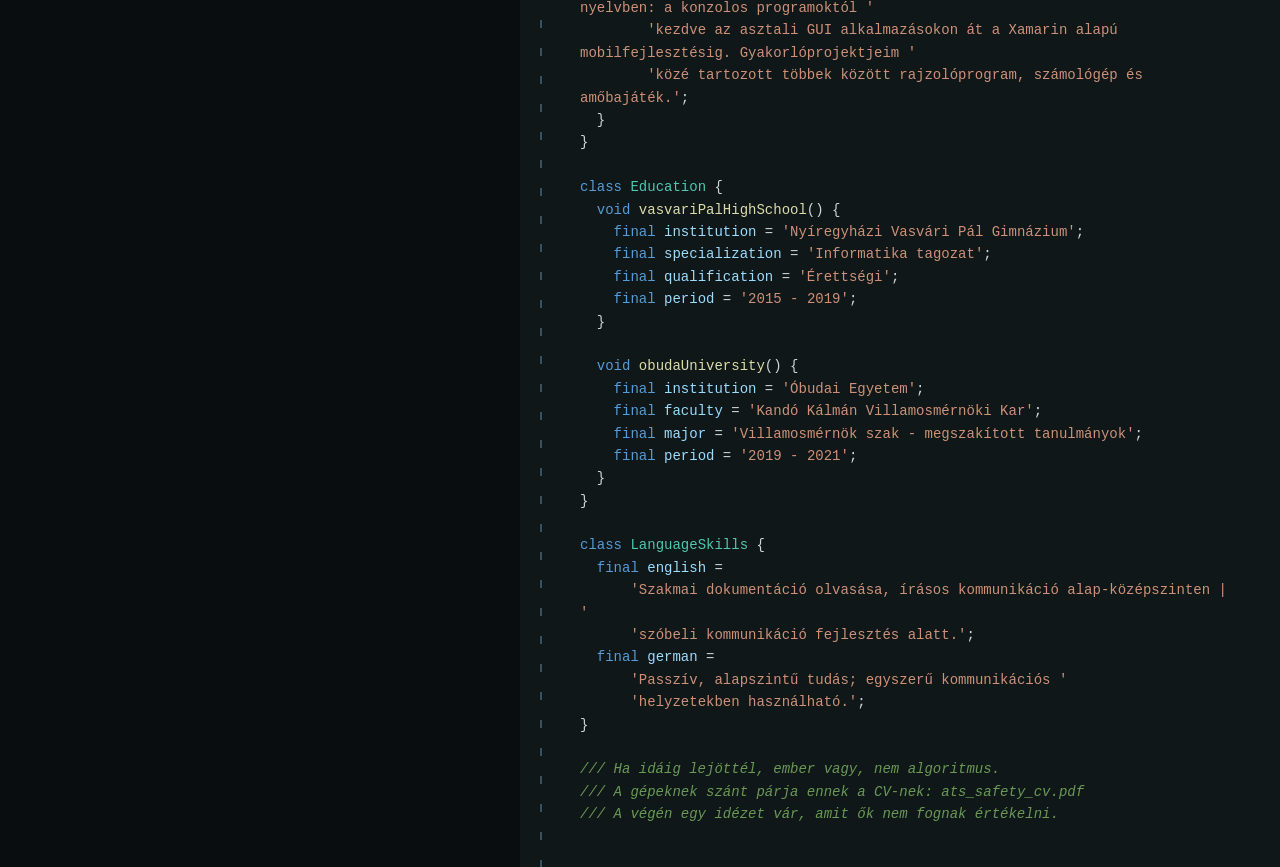
==== commit b687653e: "Add introductory dialog with ATS CV option and refactor related components" ====
--- a/index.html
+++ b/index.html
@@ -16,7 +16,7 @@
   <link rel="stylesheet" href="css/confetti.css">
 </head>
 
-<body>
+<body class="dlg-open">
 
   <header class="mobile-bar">
     <button class="mb-btn" id="drawerToggle" type="button" aria-label="Profil megnyitása" aria-controls="drawer"
@@ -291,6 +291,31 @@
     </div>
   </div>
 
+  <div class="dlg-overlay open" id="introOverlay" role="dialog" aria-modal="true" aria-labelledby="introTitle">
+    <div class="dlg dlg-wide">
+      <div class="dlg-bar">
+        <span>// figyelmeztetés</span>
+        <span>warning.dart</span>
+      </div>
+      <div class="dlg-body">
+        <h3 class="dlg-title" id="introTitle">Állj! Ez egy fejlesztős CV 🚧</h3>
+        <p class="dlg-text">Ez az önéltrajz kifejezetten szakmabelieknek készült: kódnak van álcázva, és csak a
+          fejlesztők fogják érteni, mi folyik itt. Másnak zavaros lehet, mint egy beágyazott ternary operátor.</p>
+        <p class="dlg-text">Ha HR-es vagy, vagy az ATS-nek kell az önéltrajz, ne szenvedj, nyomd meg az első gombot: ott
+          a normális, ATS-biztos CV, ami nem fogja megbolondítani a robotot.</p>
+        <p class="dlg-text">Ha nem vagy szakmabeli, de szeretnél egy jót röhögni, zárd be ezt az ablakot, és görgess az
+          oldal aljára. Megéri. 🍿</p>
+        <p class="dlg-text">És ha közben meggondolnád magad: a <b>machineReadable</b> szó alatt továbbra is ott vár az
+          ATS-biztos CV.</p>
+      </div>
+      <div class="dlg-actions">
+        <button class="dlg-btn no" id="introClose" type="button">Nem vagyok HR, jöhet a röhögés 🍿</button>
+        <a class="dlg-btn yes" id="introAts" href="ats_safety_cv.pdf" target="_blank" rel="noopener noreferrer">Mutasd
+          az ATS-biztos CV-t 🤖</a>
+      </div>
+    </div>
+  </div>
+
   <canvas id="confetti" aria-hidden="true"></canvas>
 
   <script type="module" src="js/main.js"></script>
--- a/css/dialog.css
+++ b/css/dialog.css
@@ -142,4 +142,32 @@
     width: 100%;
     padding: 13px 16px;
   }
+}
+
+.dlg-text+.dlg-text {
+  margin-top: 10px;
+}
+
+a.dlg-btn {
+  box-sizing: border-box;
+  display: flex;
+  align-items: center;
+  justify-content: center;
+  line-height: normal;
+}
+
+.dlg.dlg-wide {
+  max-width: min(820px, 100%);
+}
+
+@media (min-width: 701px) {
+  .dlg-wide .dlg-btn {
+    white-space: nowrap;
+    padding-left: 28px;
+    padding-right: 28px;
+  }
+}
+
+a.dlg-btn:hover {
+  text-decoration: none;
 }
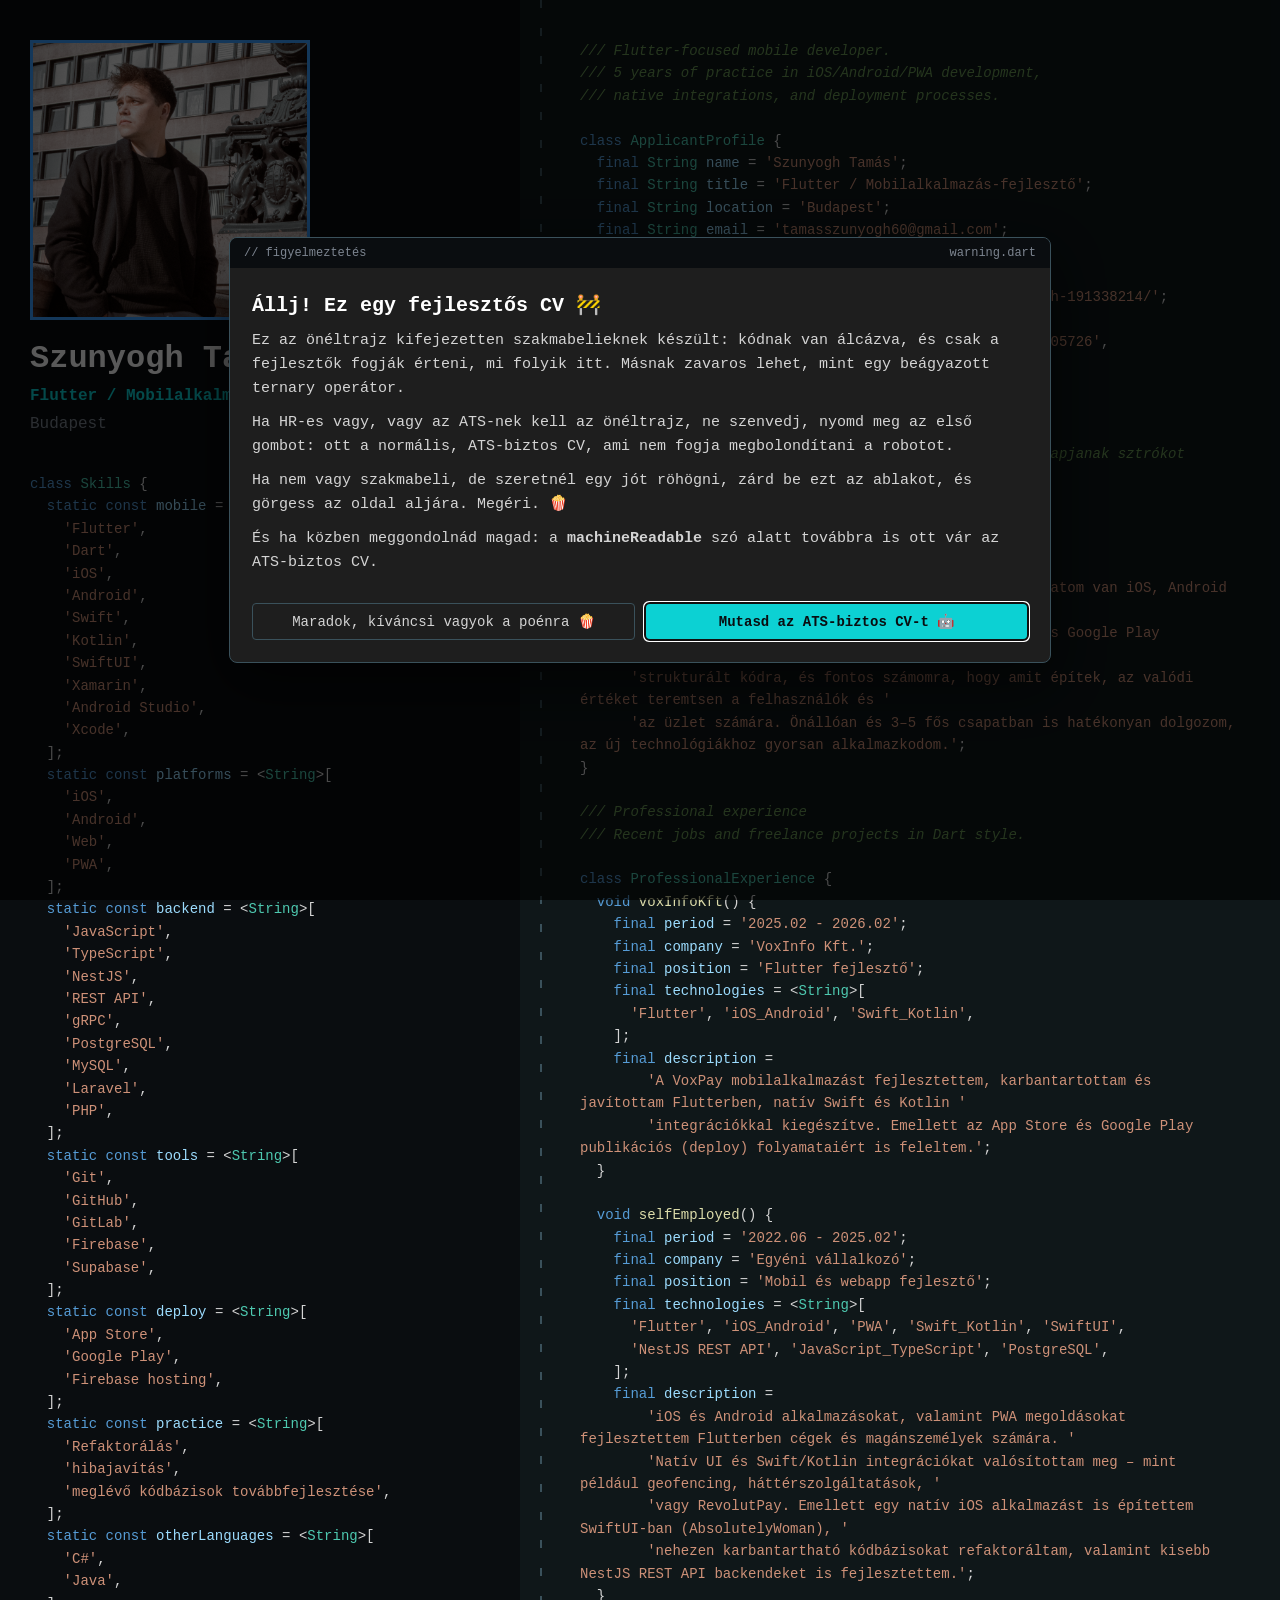
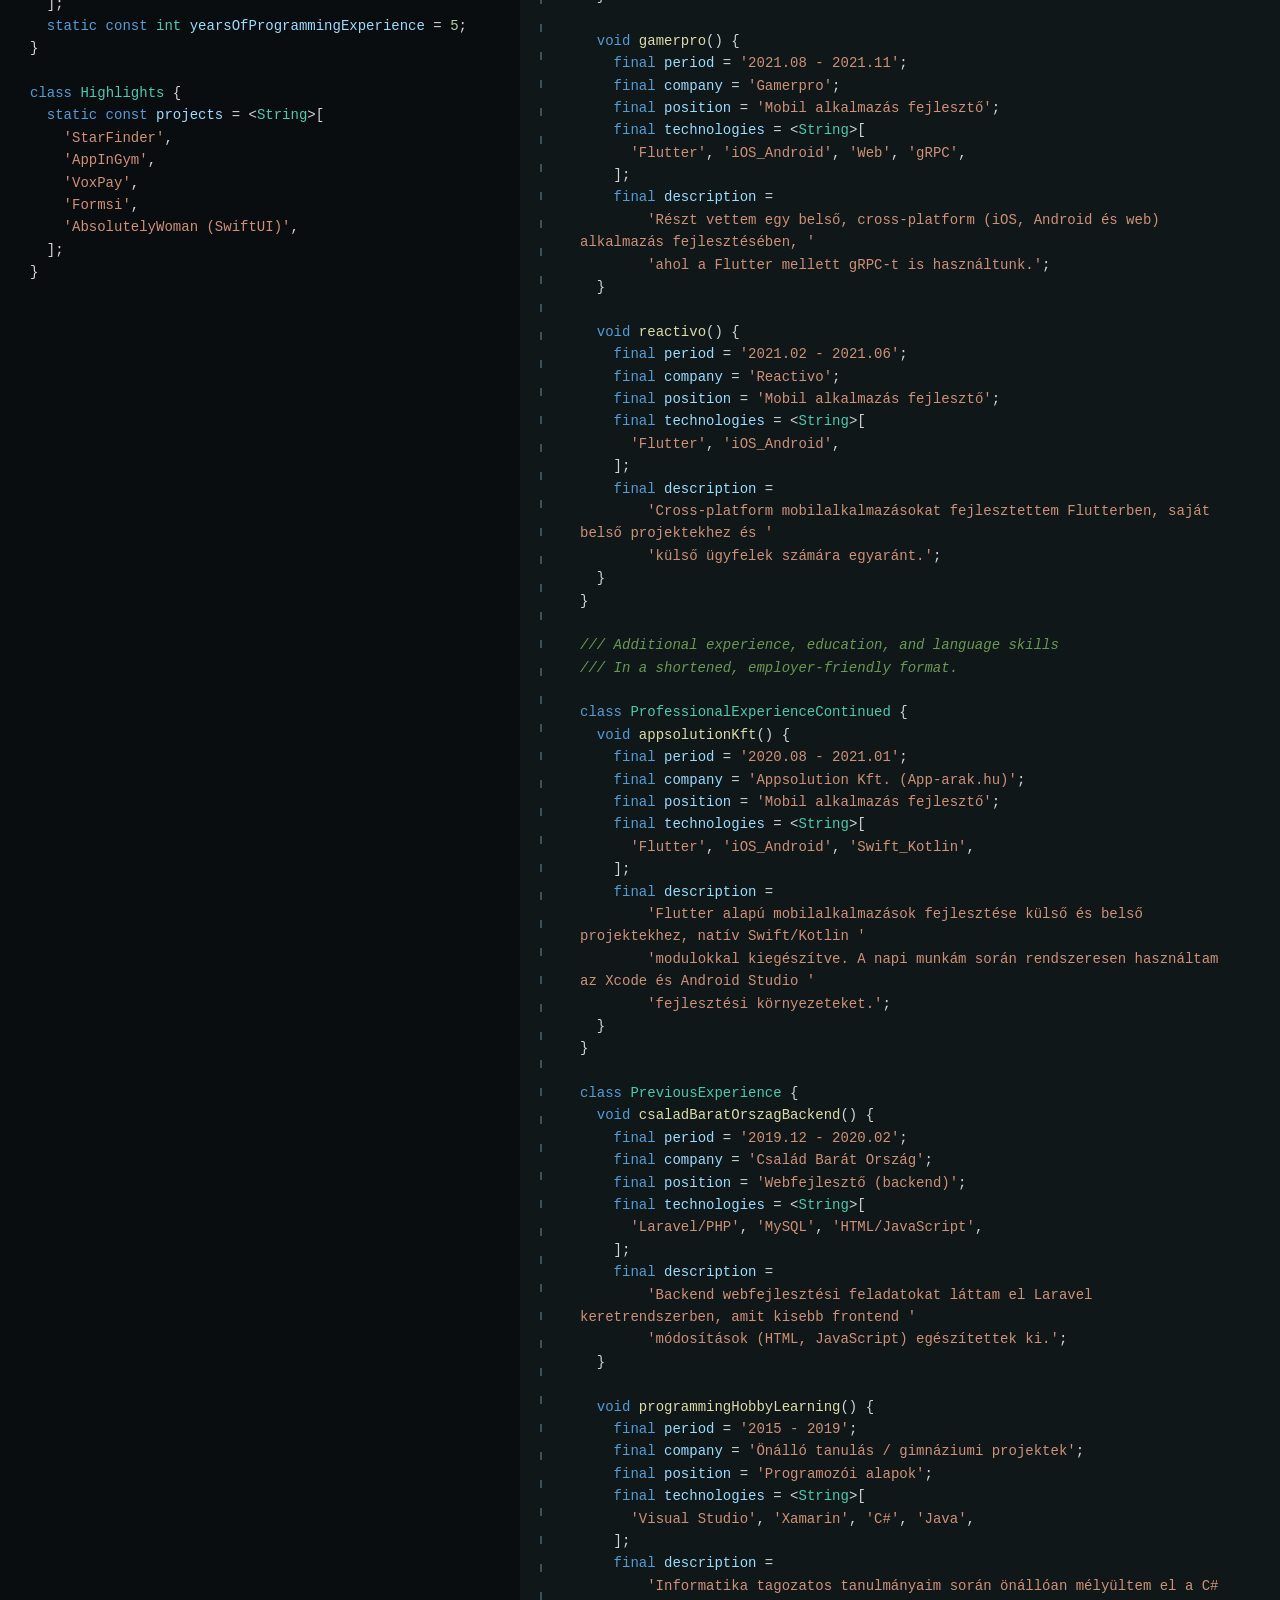
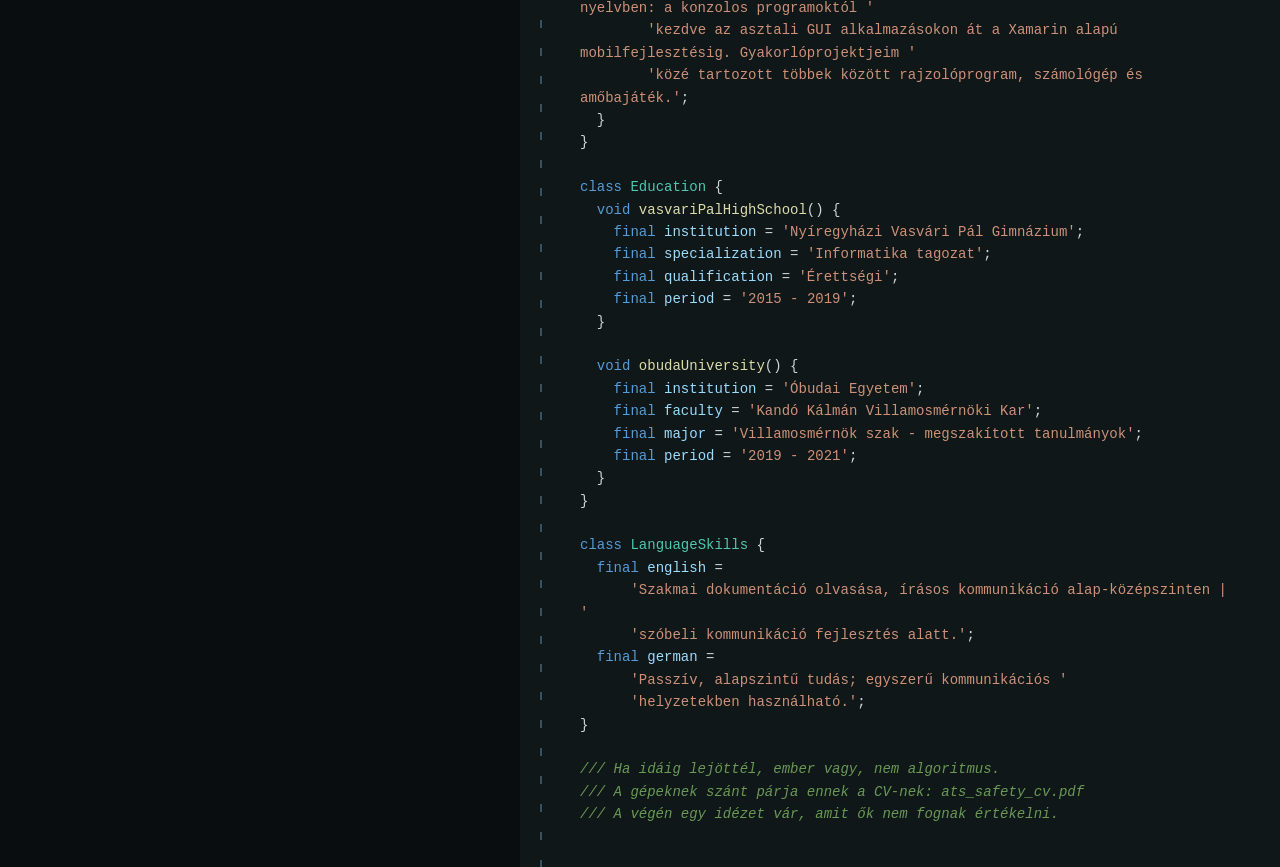
==== commit c716a994: "Update introductory dialog button text for clarity and engagement" ====
--- a/index.html
+++ b/index.html
@@ -309,7 +309,7 @@
           ATS-biztos CV.</p>
       </div>
       <div class="dlg-actions">
-        <button class="dlg-btn no" id="introClose" type="button">Nem vagyok HR, jöhet a röhögés 🍿</button>
+        <button class="dlg-btn no" id="introClose" type="button">Maradok, kíváncsi vagyok a poénra 🍿</button>
         <a class="dlg-btn yes" id="introAts" href="ats_safety_cv.pdf" target="_blank" rel="noopener noreferrer">Mutasd
           az ATS-biztos CV-t 🤖</a>
       </div>
--- a/css/confetti.css
+++ b/css/confetti.css
@@ -5,4 +5,44 @@
   height: 100%;
   pointer-events: none;
   z-index: 1100;
+}
+
+.sob-canvas {
+  position: fixed;
+  inset: 0;
+  width: 100%;
+  height: 100%;
+  pointer-events: none;
+  z-index: 1100;
+}
+
+.heartbreak {
+  position: fixed;
+  inset: 0;
+  display: flex;
+  align-items: center;
+  justify-content: center;
+  pointer-events: none;
+  z-index: 1101;
+}
+
+.heartbreak svg {
+  width: min(42vmin, 240px);
+  height: auto;
+  overflow: visible;
+  filter: drop-shadow(0 0 24px rgba(255, 93, 143, 0.55));
+}
+
+.hb-half {
+  transform-box: view-box;
+  transform-origin: 50px 88px;
+}
+
+.hb-crack {
+  fill: none;
+  stroke: var(--bg-main);
+  stroke-width: 1.8;
+  stroke-linejoin: miter;
+  stroke-dasharray: 1;
+  stroke-dashoffset: 1;
 }
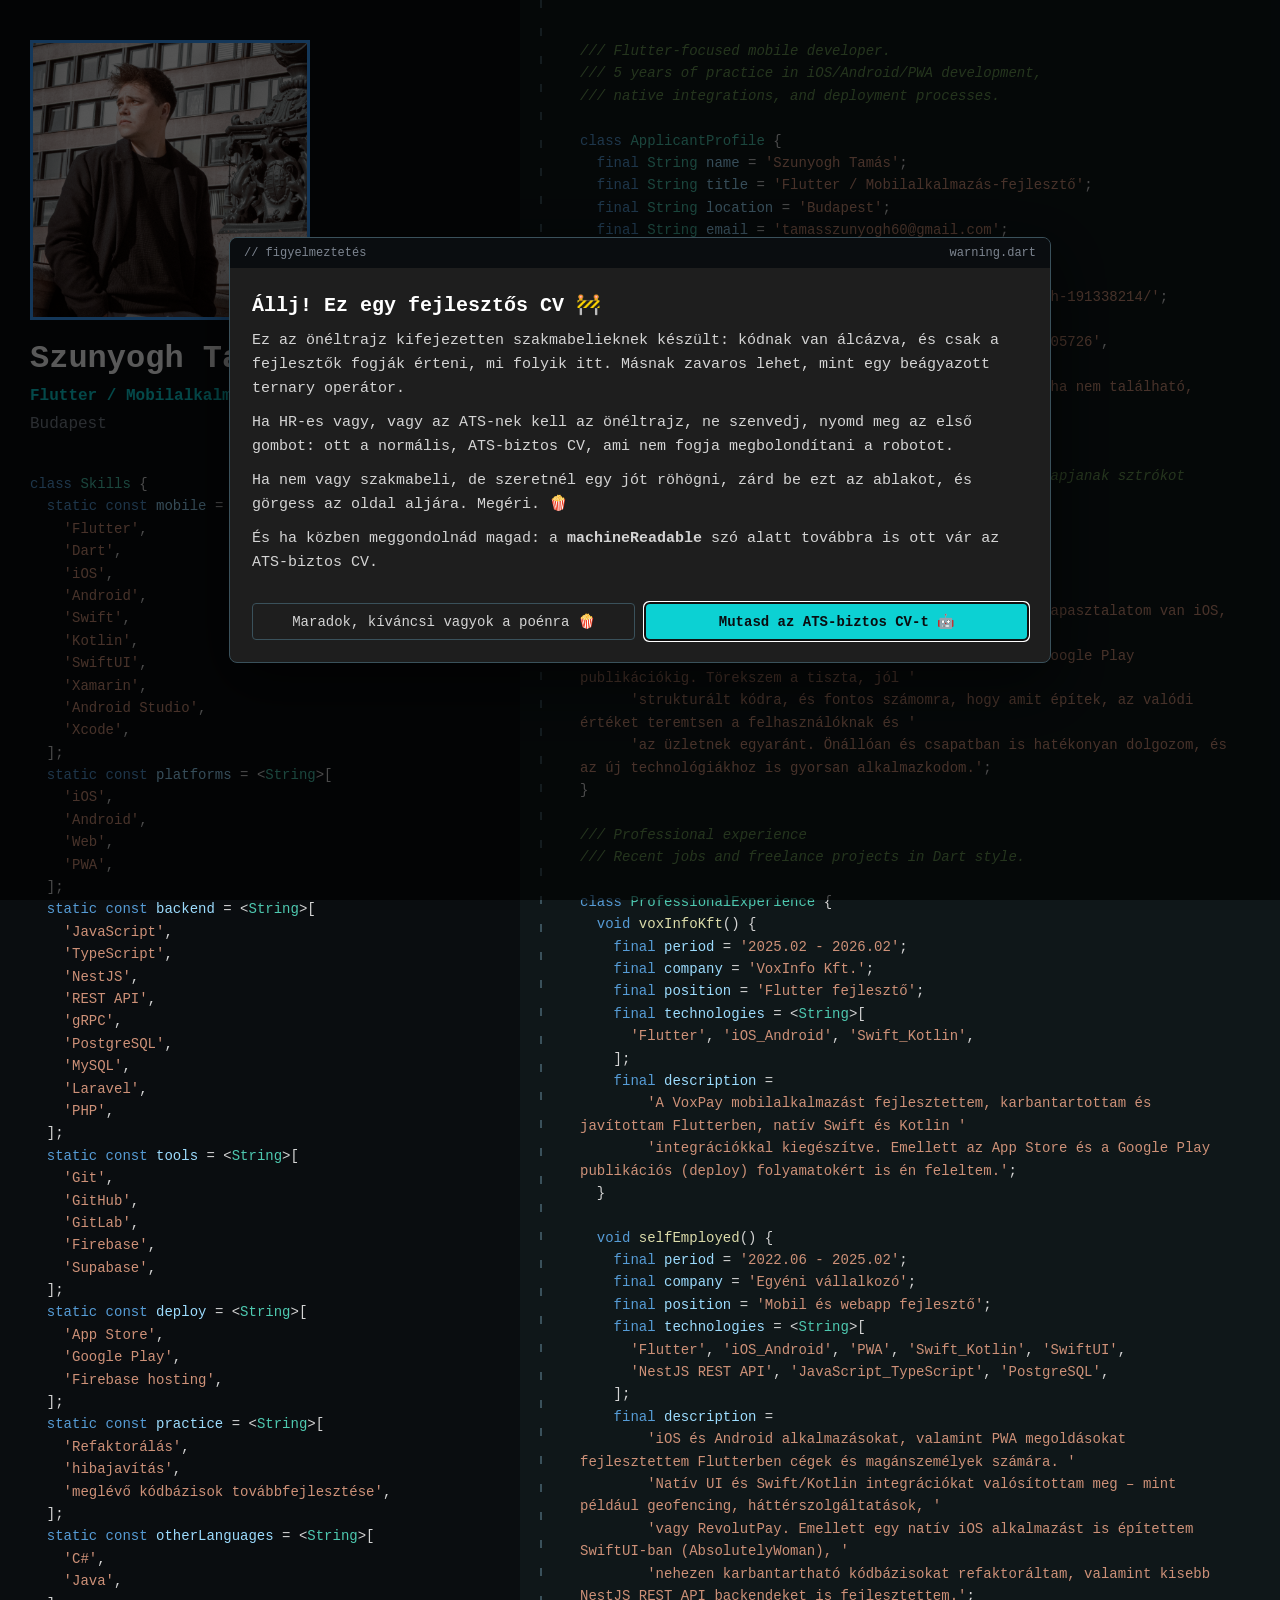
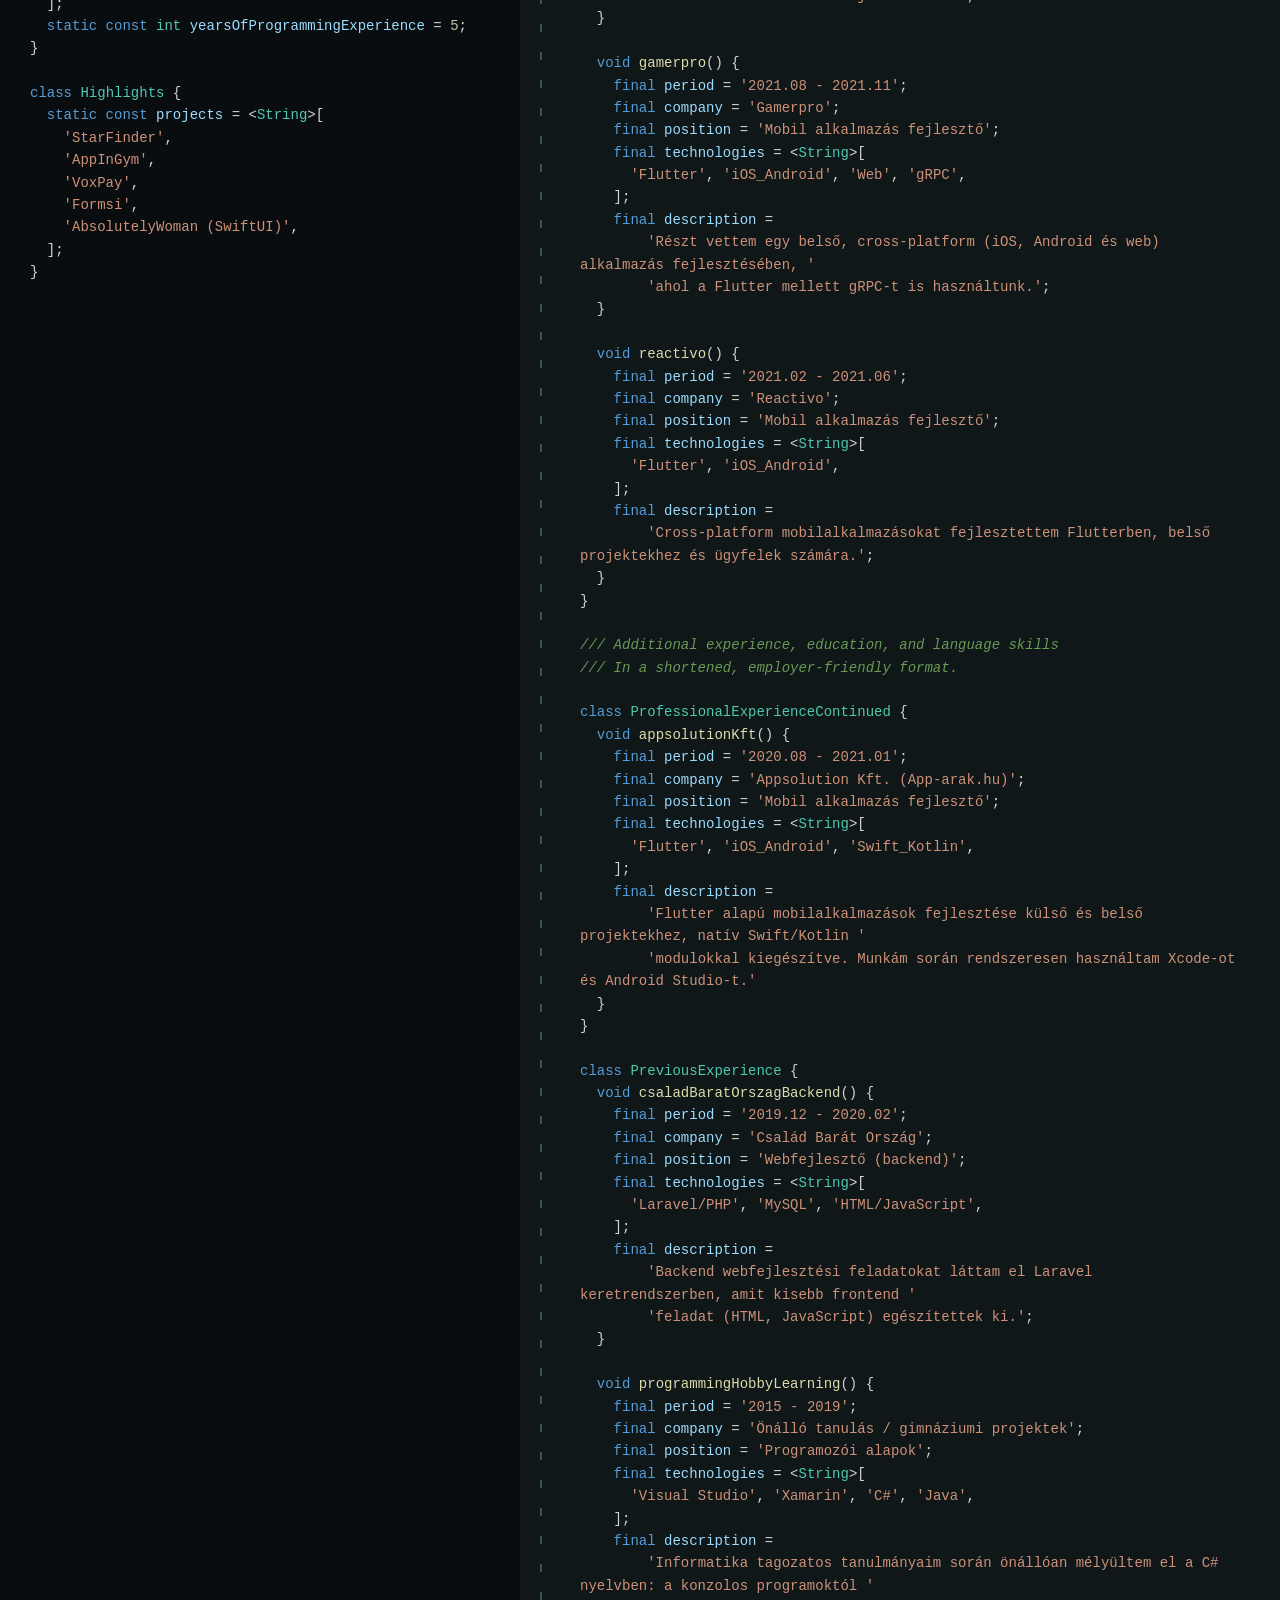
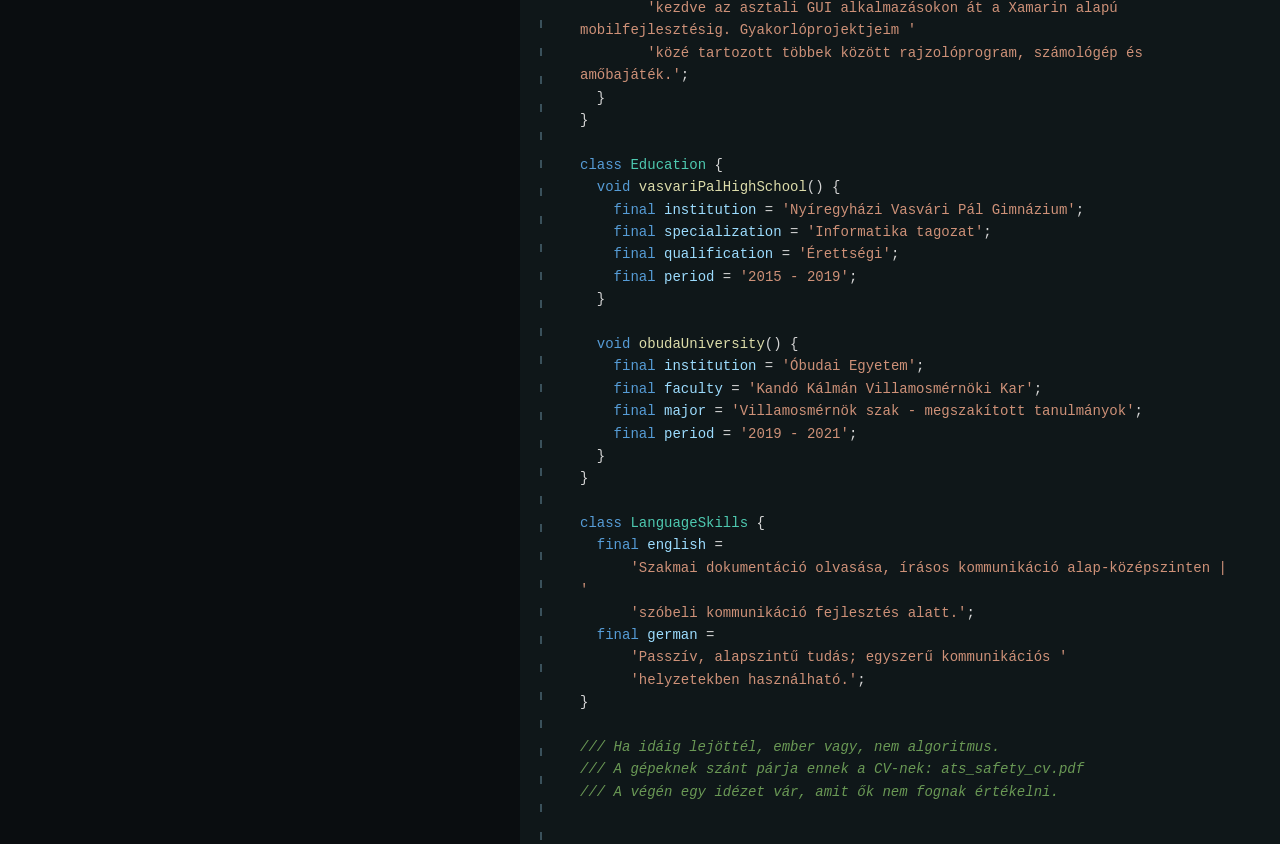
==== commit 088e1fc2: "Refactor AboutMe and ProfessionalExperience descriptions for clarity and conciseness" ====
--- a/index.html
+++ b/index.html
@@ -128,7 +128,7 @@
   <span class="kw">final</span> <span class="var">stopwatchReferences</span> <span class="pnc">= &lt;</span><span class="typ">String</span><span
     class="pnc">&gt;[</span>
       <span class="str">'<a href="https://apps.apple.com/hu/app/szstopwatch/id6819005726" target="_blank" rel="noopener noreferrer">https://apps.apple.com/hu/app/szstopwatch/id6819005726</a>'</span><span class="pnc">,</span>
-      <span class="str">'<a href="https://play.google.com/store/apps/details?id=com.szunyoghtamas.stopwatch" target="_blank" rel="noopener noreferrer">https://play.google.com/store/apps/details?id=com.szunyoghtamas.stopwatch</a>'</span><span class="pnc">,</span>
+      <span class="str">'<a href="https://play.google.com/store/apps/details?id=com.szunyoghtamas.stopwatch" target="_blank" rel="noopener noreferrer">https://play.google.com/store/apps/details?id=com.szunyoghtamas.stopwatch (legújabb verzió: 1.1.0; ha nem található, akkor még felülvizsgálat alatt áll)</a>'</span><span class="pnc">,</span>
       <span class="str">'<a href="https://github.com/szunyogh/stopwatch" target="_blank" rel="noopener noreferrer">https://github.com/szunyogh/stopwatch</a>'</span><span class="pnc">,</span>
   <span class="pnc">];</span>
   <span class="com">// az algoritmusoknak: unalmas, sima szöveg, hogy ne kapjanak sztrókot</span>
@@ -137,10 +137,10 @@
 
 <span class="kw">class</span> <span class="typ">AboutMe</span> <span class="pnc">{</span>
   <span class="kw">final</span> <span class="typ">String</span> <span class="var">shortDescription</span> <span class="pnc">=</span>
-      <span class="str">'Flutter-fókuszú mobilfejlesztőként 5 év tapasztalatom van iOS, Android és PWA projektekben – a natív '</span>
-      <span class="str">'Swift/Kotlin integrációktól kezdve az App Store és Google Play publikációkig. Törekszem a tiszta, jól '</span>
-      <span class="str">'strukturált kódra, és fontos számomra, hogy amit építek, az valódi értéket teremtsen a felhasználók és '</span>
-      <span class="str">'az üzlet számára. Önállóan és 3–5 fős csapatban is hatékonyan dolgozom, az új technológiákhoz gyorsan alkalmazkodom.'</span><span class="pnc">;</span>
+      <span class="str">'Flutter-fókuszú mobilfejlesztőként 5 év szakmai tapasztalatom van iOS, Android és PWA projektekben - natív '</span>
+      <span class="str">'Swift/Kotlin integrációktól kezdve App Store és Google Play publikációkig. Törekszem a tiszta, jól '</span>
+      <span class="str">'strukturált kódra, és fontos számomra, hogy amit építek, az valódi értéket teremtsen a felhasználóknak és '</span>
+      <span class="str">'az üzletnek egyaránt. Önállóan és csapatban is hatékonyan dolgozom, és az új technológiákhoz is gyorsan alkalmazkodom.'</span><span class="pnc">;</span>
 <span class="pnc">}</span>
 
 <span class="com">/// Professional experience
@@ -156,7 +156,7 @@
     <span class="pnc">];</span>
     <span class="kw">final</span> <span class="var">description</span> <span class="pnc">=</span>
         <span class="str">'A VoxPay mobilalkalmazást fejlesztettem, karbantartottam és javítottam Flutterben, natív Swift és Kotlin '</span>
-        <span class="str">'integrációkkal kiegészítve. Emellett az App Store és Google Play publikációs (deploy) folyamataiért is feleltem.'</span><span class="pnc">;</span>
+        <span class="str">'integrációkkal kiegészítve. Emellett az App Store és a Google Play publikációs (deploy) folyamatokért is én feleltem.'</span><span class="pnc">;</span>
   <span class="pnc">}</span>
 
   <span class="kw">void</span> <span class="mth">selfEmployed</span><span class="pnc">() {</span>
@@ -194,8 +194,7 @@
       <span class="str">'Flutter'</span>, <span class="str">'iOS_Android'</span>,
     <span class="pnc">];</span>
     <span class="kw">final</span> <span class="var">description</span> <span class="pnc">=</span>
-        <span class="str">'Cross-platform mobilalkalmazásokat fejlesztettem Flutterben, saját belső projektekhez és '</span>
-        <span class="str">'külső ügyfelek számára egyaránt.'</span><span class="pnc">;</span>
+        <span class="str">'Cross-platform mobilalkalmazásokat fejlesztettem Flutterben, belső projektekhez és ügyfelek számára.'</span><span class="pnc">;</span>
   <span class="pnc">}</span>
 <span class="pnc">}</span>
 
@@ -212,8 +211,7 @@
     <span class="pnc">];</span>
     <span class="kw">final</span> <span class="var">description</span> <span class="pnc">=</span>
         <span class="str">'Flutter alapú mobilalkalmazások fejlesztése külső és belső projektekhez, natív Swift/Kotlin '</span>
-        <span class="str">'modulokkal kiegészítve. A napi munkám során rendszeresen használtam az Xcode és Android Studio '</span>
-        <span class="str">'fejlesztési környezeteket.'</span><span class="pnc">;</span>
+        <span class="str">'modulokkal kiegészítve. Munkám során rendszeresen használtam Xcode-ot és Android Studio-t.'</span>
   <span class="pnc">}</span>
 <span class="pnc">}</span>
 
@@ -227,7 +225,7 @@
     <span class="pnc">];</span>
     <span class="kw">final</span> <span class="var">description</span> <span class="pnc">=</span>
         <span class="str">'Backend webfejlesztési feladatokat láttam el Laravel keretrendszerben, amit kisebb frontend '</span>
-        <span class="str">'módosítások (HTML, JavaScript) egészítettek ki.'</span><span class="pnc">;</span>
+        <span class="str">'feladat (HTML, JavaScript) egészítettek ki.'</span><span class="pnc">;</span>
   <span class="pnc">}</span>
 
   <span class="kw">void</span> <span class="mth">programmingHobbyLearning</span><span class="pnc">() {</span>
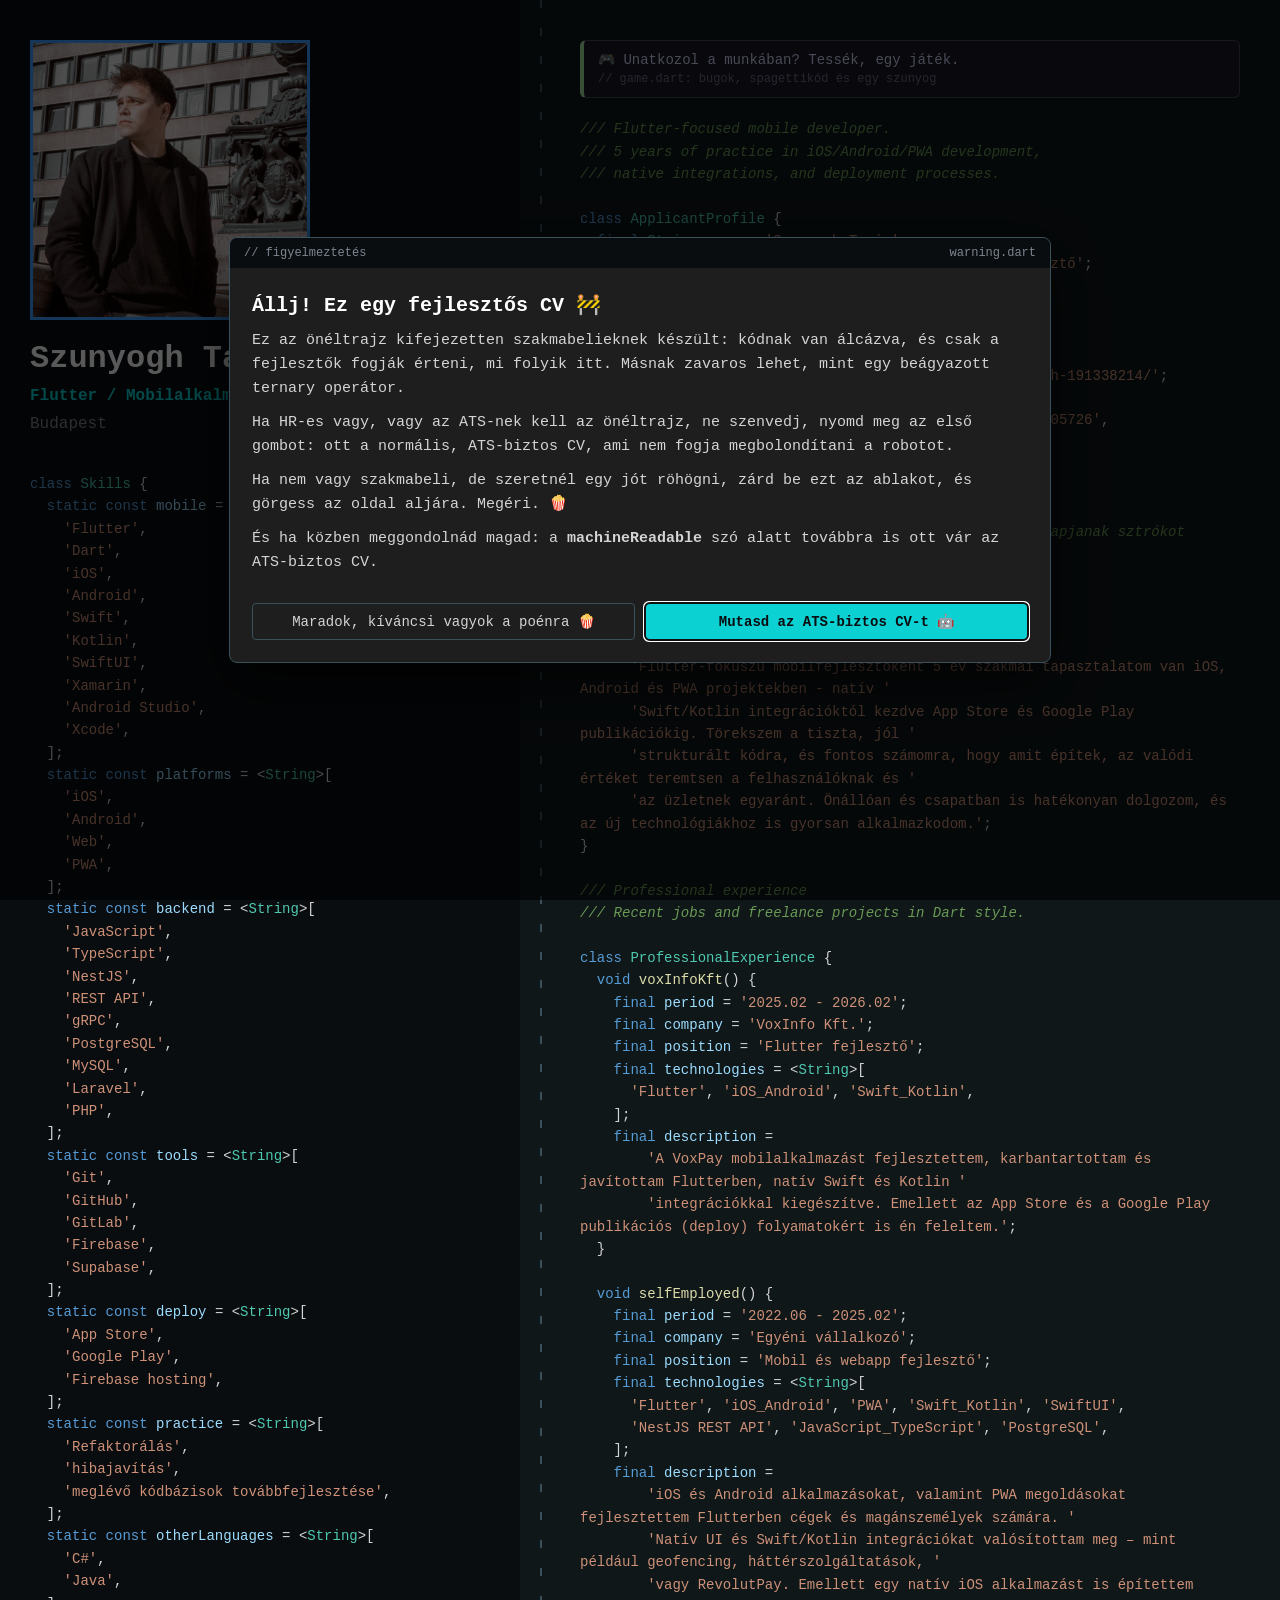
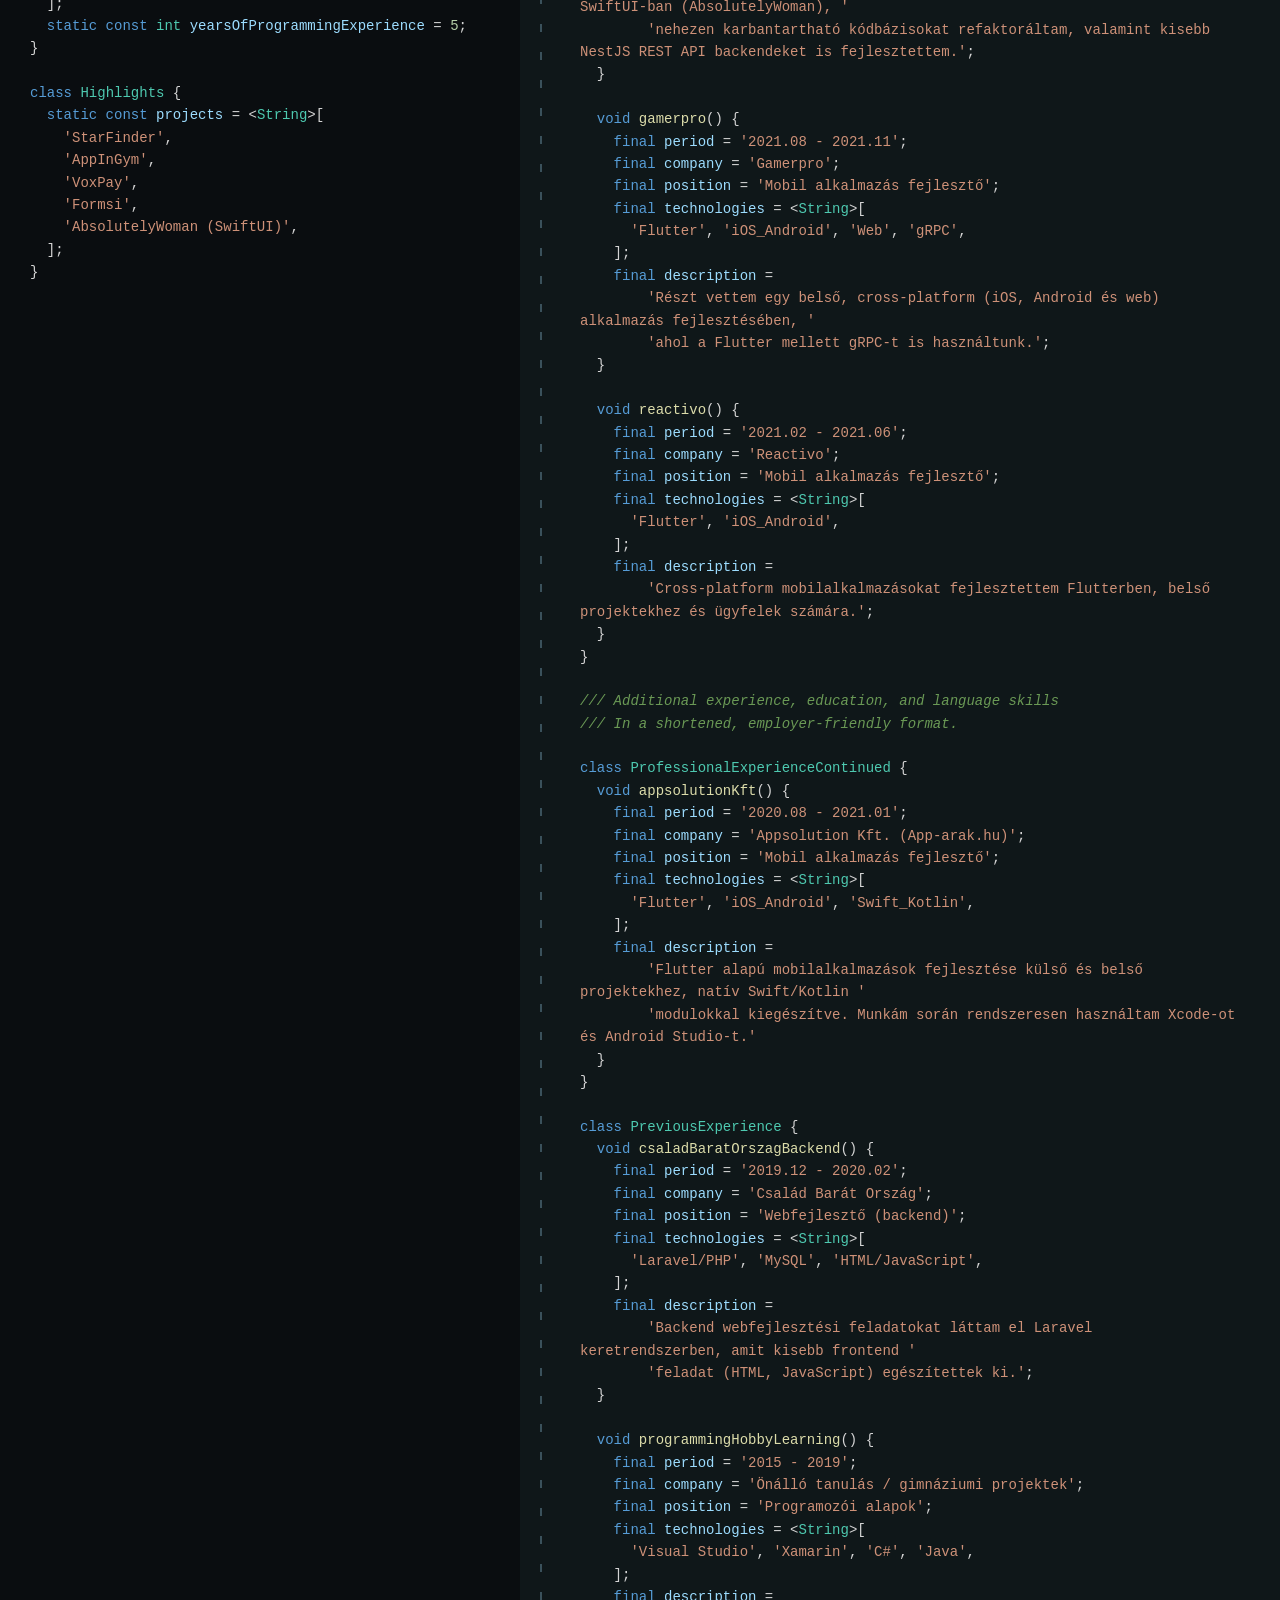
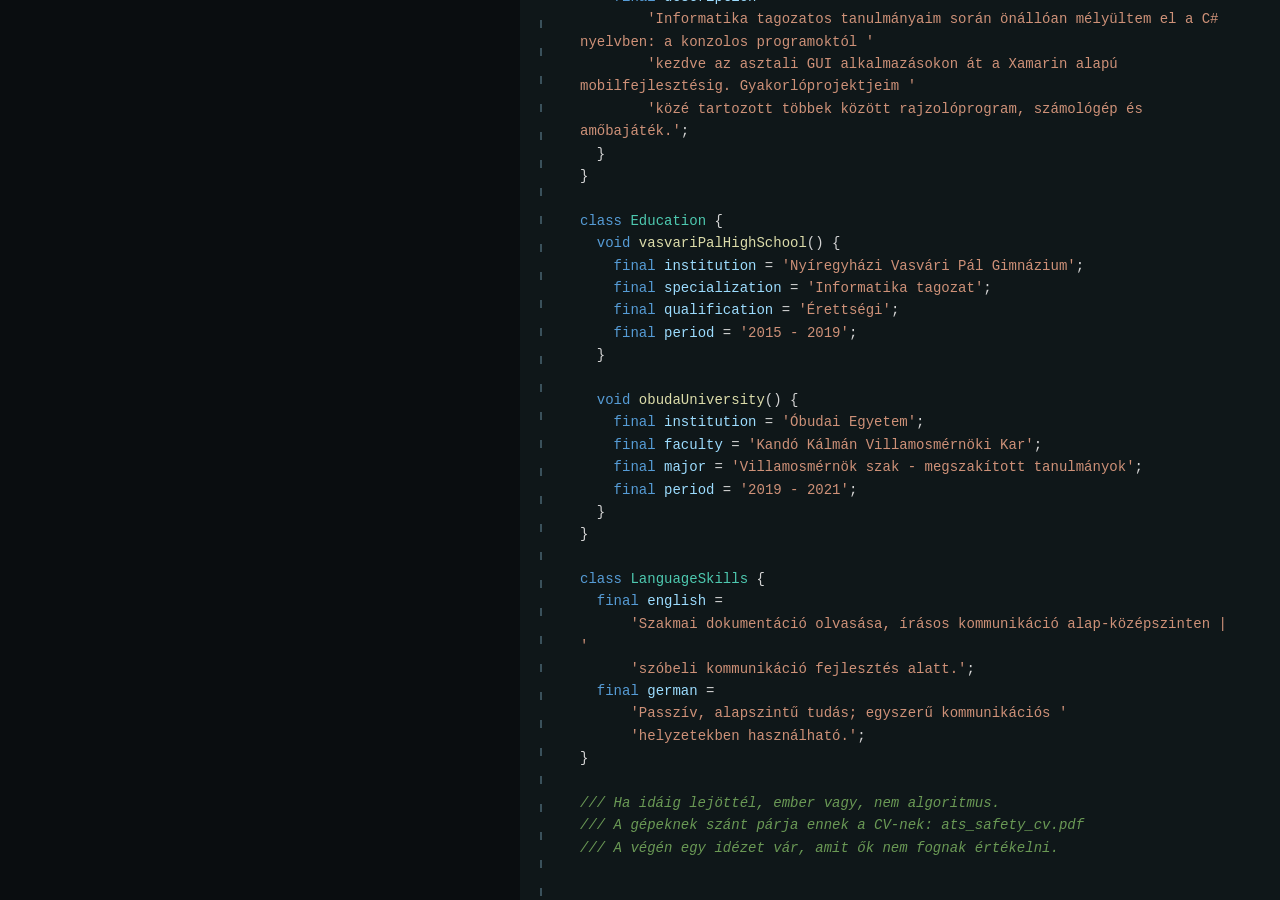
==== commit de693a8f: "Add game manifest and version files; update index.html with game link and favicon - Created a new ma" ====
--- a/index.html
+++ b/index.html
@@ -14,6 +14,10 @@
   <link rel="stylesheet" href="css/drawer.css">
   <link rel="stylesheet" href="css/dialog.css">
   <link rel="stylesheet" href="css/confetti.css">
+  <link rel="stylesheet" href="css/game-link.css">
+
+  <link rel="icon" type="image/svg+xml" href="favicon.svg">
+  <meta name="theme-color" content="#1e1e2e">
 </head>
 
 <body class="dlg-open">
@@ -112,6 +116,10 @@
     </div>
 
     <div class="main-content">
+      <a class="game-link" href="game/" target="_blank" rel="noopener">
+        🎮 Unatkozol a munkában? Tessék, egy játék.
+        <small>// game.dart: bugok, spagettikód és egy szunyog</small>
+      </a>
       <pre>
 <span class="com">/// Flutter-focused mobile developer.
 /// 5 years of practice in iOS/Android/PWA development,
@@ -125,10 +133,10 @@
   <span class="kw">final</span> <span class="typ">String</span> <span class="var">phone</span> <span class="pnc">=</span> <span class="str">'<a href="tel:+36703859821">+36 70 385 9821</a>'</span><span class="pnc">;</span>
   <span class="kw">final</span> <span class="typ">String</span> <span class="var">linkedIn</span> <span class="pnc">=</span>
       <span class="str">'<a href="https://www.linkedin.com/in/tamas-richard-szunyogh-191338214/" target="_blank" rel="noopener noreferrer">https://www.linkedin.com/in/tamas-richard-szunyogh-191338214/</a>'</span><span class="pnc">;</span>
-  <span class="kw">final</span> <span class="var">stopwatchReferences</span> <span class="pnc">= &lt;</span><span class="typ">String</span><span
-    class="pnc">&gt;[</span>
+  <span class="kw">final</span> <span class="var">stopwatchReferences</span> <span class="pnc">= &lt;</span><span
+    class="typ">String</span><span class="pnc">&gt;[</span>
       <span class="str">'<a href="https://apps.apple.com/hu/app/szstopwatch/id6819005726" target="_blank" rel="noopener noreferrer">https://apps.apple.com/hu/app/szstopwatch/id6819005726</a>'</span><span class="pnc">,</span>
-      <span class="str">'<a href="https://play.google.com/store/apps/details?id=com.szunyoghtamas.stopwatch" target="_blank" rel="noopener noreferrer">https://play.google.com/store/apps/details?id=com.szunyoghtamas.stopwatch (legújabb verzió: 1.1.0; ha nem található, akkor még felülvizsgálat alatt áll)</a>'</span><span class="pnc">,</span>
+      <span class="str">'<a href="https://play.google.com/store/apps/details?id=com.szunyoghtamas.stopwatch" target="_blank" rel="noopener noreferrer">https://play.google.com/store/apps/details?id=com.szunyoghtamas.stopwatch</a>'</span><span class="pnc">,</span>
       <span class="str">'<a href="https://github.com/szunyogh/stopwatch" target="_blank" rel="noopener noreferrer">https://github.com/szunyogh/stopwatch</a>'</span><span class="pnc">,</span>
   <span class="pnc">];</span>
   <span class="com">// az algoritmusoknak: unalmas, sima szöveg, hogy ne kapjanak sztrókot</span>
--- a/css/game-link.css
+++ b/css/game-link.css
@@ -0,0 +1,27 @@
+.game-link {
+    display: block;
+    box-sizing: border-box;
+    max-width: 100%;
+    margin: 0 0 20px;
+    padding: 10px 14px;
+    font: 14px/1.4 Consolas, Menlo, "Courier New", monospace;
+    color: #cdd6f4;
+    background: #181825;
+    border: 1px solid #45475a;
+    border-left: 4px solid #a6e3a1;
+    border-radius: 6px;
+    text-decoration: none;
+    transition: border-color .2s, background .2s;
+}
+
+.game-link small {
+    display: block;
+    color: #6c7086;
+    font-size: 12px;
+}
+
+.game-link:hover,
+.game-link:focus-visible {
+    background: #1e1e2e;
+    border-color: #a6e3a1;
+}
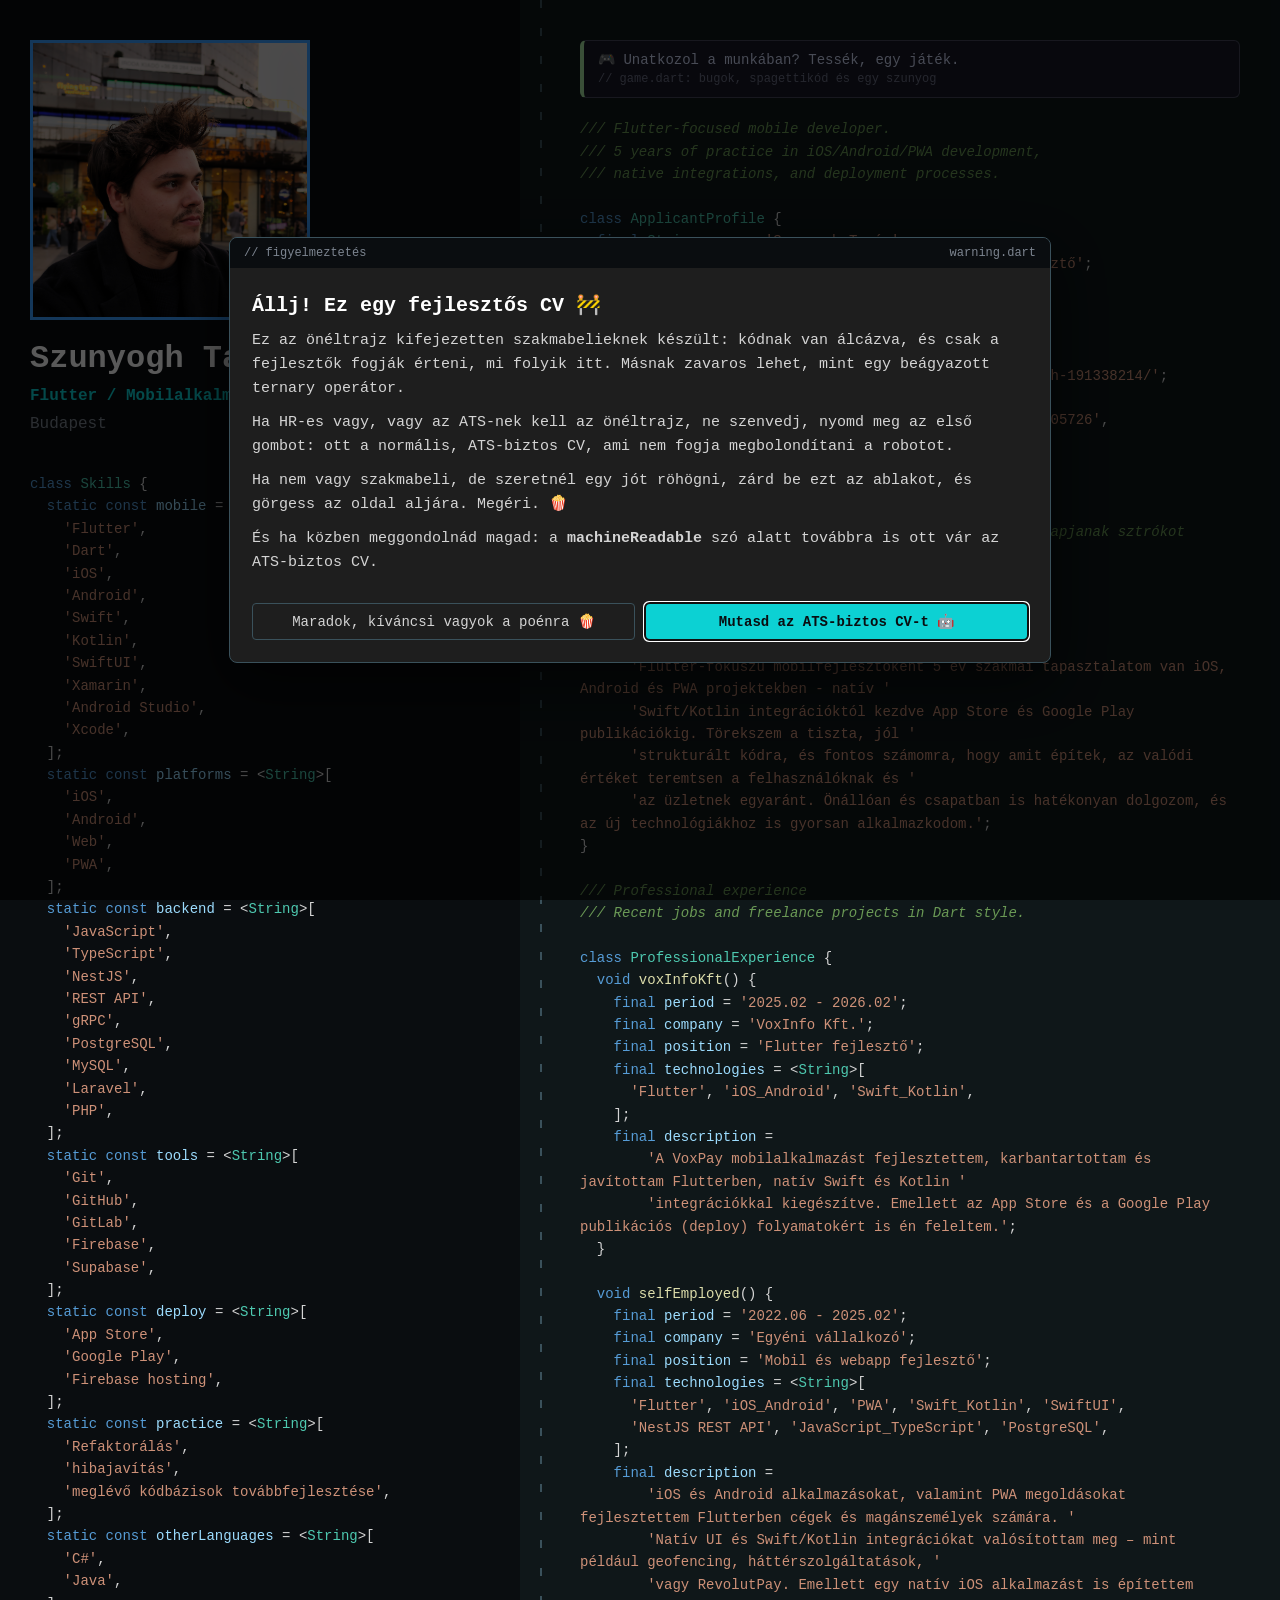
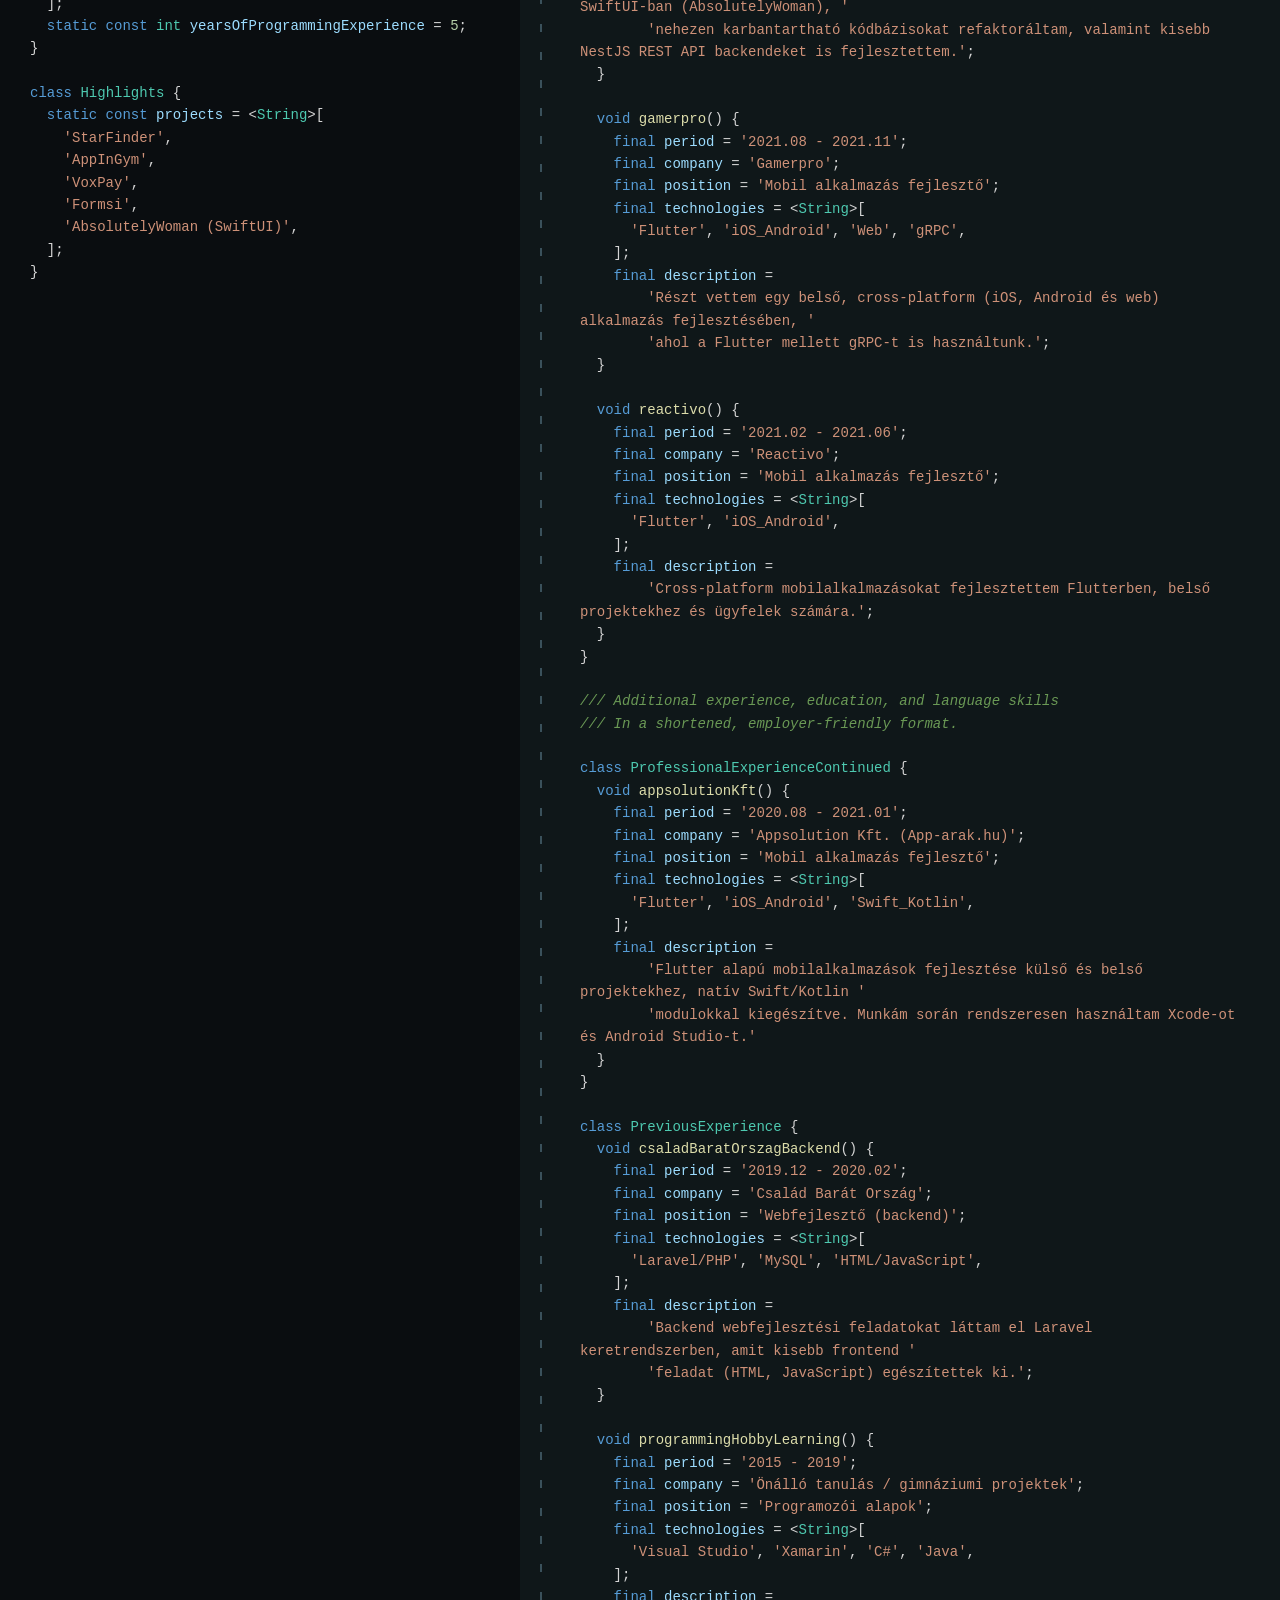
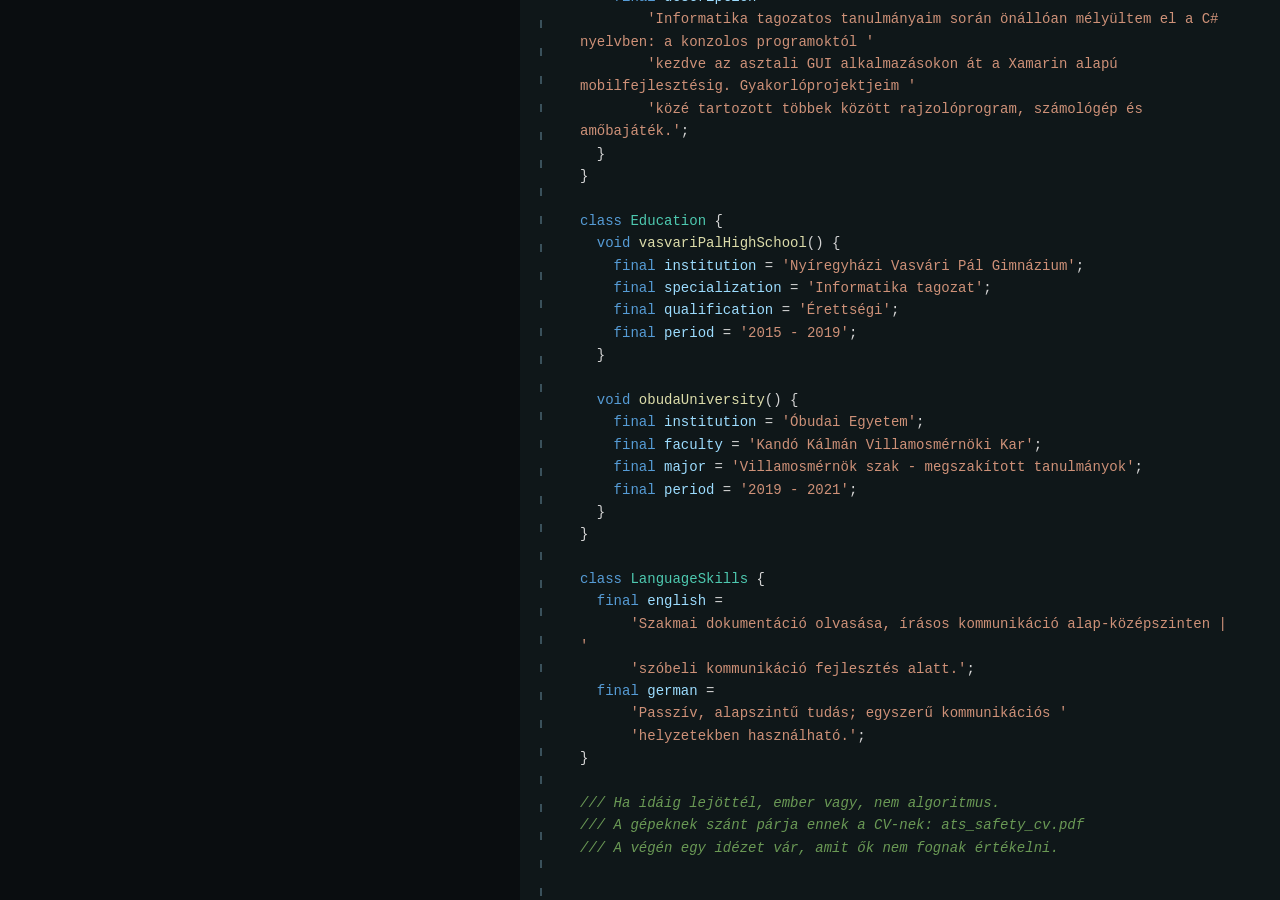
==== commit 059775ec: "Replace profile image with a new file and update reference in index.html" ====
--- a/index.html
+++ b/index.html
@@ -39,7 +39,7 @@
         <button class="drawer-close" id="drawerClose" type="button" aria-label="Bezárás">✕</button>
       </div>
       <div class="profile-wrapper">
-        <img src="IMG_0264.jpg" alt="Profile" class="profile-img">
+        <img src="profile.jpg" alt="Profile" class="profile-img">
       </div>
 
       <div class="name-title">
